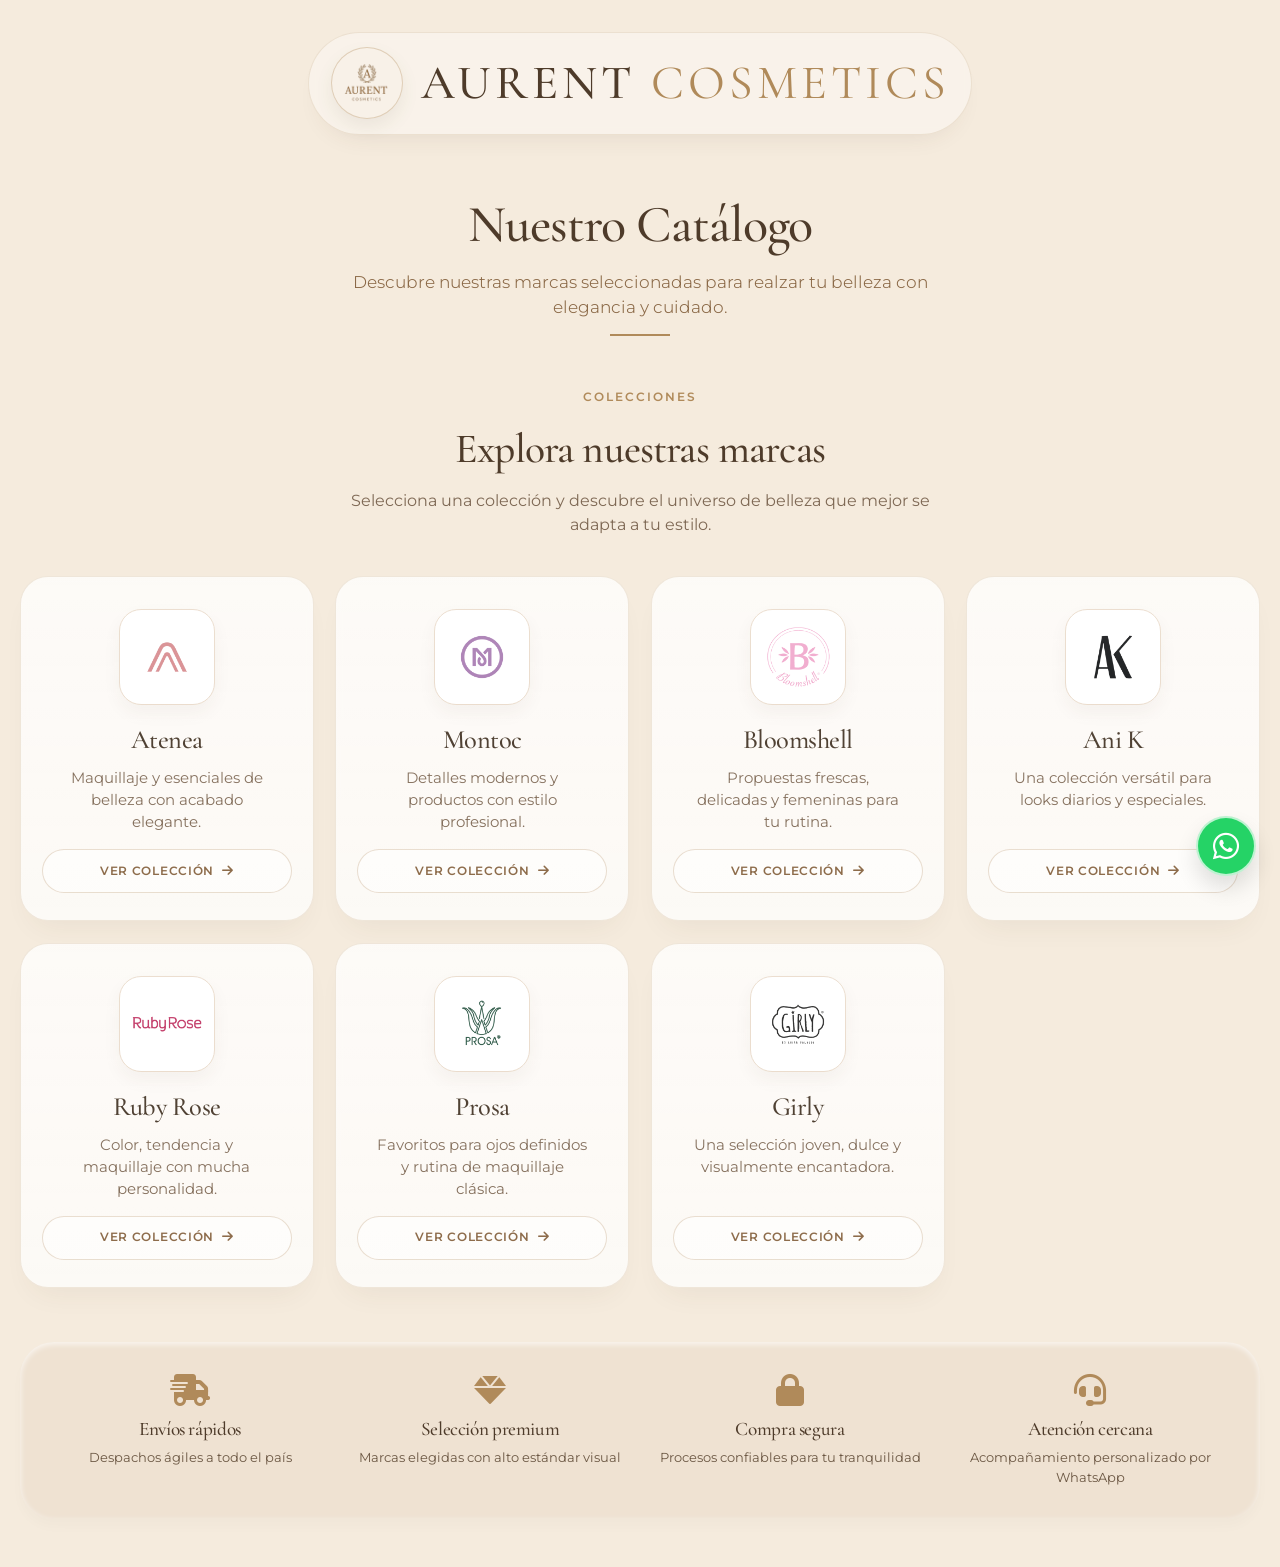
==== index.html @ cc9e84b8 "Update index.html" ====
<!DOCTYPE html>
<html lang="es">
<head>
  <meta charset="UTF-8" />
  <meta name="viewport" content="width=device-width, initial-scale=1.0" />
  <title>AURENT COSMETICS | Colecciones</title>

  <link rel="preconnect" href="https://fonts.googleapis.com">
  <link rel="preconnect" href="https://fonts.gstatic.com" crossorigin>
  <link href="https://fonts.googleapis.com/css2?family=Cormorant+Garamond:wght@400;500;600&family=Montserrat:wght@300;400;500;600&display=swap" rel="stylesheet">
  <link rel="stylesheet" href="https://cdnjs.cloudflare.com/ajax/libs/font-awesome/6.0.0-beta3/css/all.min.css">

  <link rel="icon" href="favicon.png" sizes="32x32">
  <link rel="icon" href="favicon.png" sizes="192x192">
  <link rel="apple-touch-icon" href="favicon.png">
  <link rel="shortcut icon" href="favicon.png">

  <style>
    * {
      margin: 0;
      padding: 0;
      box-sizing: border-box;
    }

    :root {
      --bg: #F5EBDD;
      --bg-soft: #EFE2D2;
      --card: rgba(255, 255, 255, 0.72);
      --white: #FFFFFF;
      --gold: #B08A5A;
      --gold-dark: #8A6846;
      --text: #4E3B2A;
      --text-soft: #7E6854;
      --border: rgba(176, 138, 90, 0.18);
      --shadow: 0 16px 30px -14px rgba(78, 59, 42, 0.08);
    }

    body {
      background: var(--bg);
      color: var(--text);
      font-family: 'Montserrat', sans-serif;
      line-height: 1.5;
      -webkit-font-smoothing: antialiased;
    }

    h1, h2, h3, h4 {
      font-family: 'Cormorant Garamond', serif;
      font-weight: 500;
      letter-spacing: -0.02em;
    }

    .catalogo-wrapper {
      max-width: 1320px;
      margin: 0 auto;
      padding: 2rem 1.25rem 3rem;
    }

    .decorative-line {
      width: 60px;
      height: 2px;
      background: var(--gold);
      margin: 0.9rem auto 0;
    }

    /* Header marca */
    .brand-header {
  display: flex;
  justify-content: center;   /* 👈 centra horizontal */
  align-items: center;
  gap: 18px;
  margin: 0 auto 3.2rem;     /* 👈 centra el bloque */
  padding: 0.9rem 1.35rem;
  width: fit-content;        /* 👈 hace que el fondo se ajuste */
  background: rgba(255, 255, 255, 0.38);
  border: 1px solid rgba(176, 138, 90, 0.18);
  border-radius: 999px;
  box-shadow: 0 14px 28px -18px rgba(78, 59, 42, 0.14);
  backdrop-filter: blur(4px);
    }

    .brand-logo {
      width: 72px;
      height: 72px;
      border-radius: 50%;
      background: #F8F1E8;
      display: flex;
      align-items: center;
      justify-content: center;
      border: 1.6px solid rgba(176, 138, 90, 0.35);
      overflow: hidden;
      flex-shrink: 0;
      box-shadow: 0 8px 18px rgba(78, 59, 42, 0.08);
    }

    .brand-logo img {
      width: 58px;
      height: 58px;
      object-fit: contain;
      display: block;
    }

    .brand-name {
      font-family: 'Cormorant Garamond', serif;
      font-size: 3rem;
      line-height: 1;
      font-weight: 500;
      color: var(--text);
      letter-spacing: 4px;
      text-transform: uppercase;
      white-space: nowrap;
    }

    .brand-name span {
      color: var(--gold);
      font-weight: 400;
    }

    /* Encabezado sección */
    .catalog-header {
      text-align: center;
      max-width: 760px;
      margin: 0 auto 3rem;
    }

    .catalog-header h1 {
      font-size: 3.25rem;
      color: var(--text);
      margin-bottom: 0.35rem;
    }

    .catalog-subtitle {
      font-size: 1.05rem;
      color: var(--gold-dark);
      font-weight: 350;
      max-width: 620px;
      margin: 0 auto;
    }

    /* Colecciones */
    .collections-section {
      margin: 0 0 3.4rem;
    }

    .collections-intro {
      text-align: center;
      max-width: 740px;
      margin: 0 auto 2.4rem;
    }

    .collections-label {
      display: inline-block;
      font-size: 0.78rem;
      text-transform: uppercase;
      letter-spacing: 2px;
      color: var(--gold);
      font-weight: 600;
      margin-bottom: 0.7rem;
    }

    .collections-intro h2 {
      font-size: 2.6rem;
      color: var(--text);
      margin-bottom: 0.55rem;
    }

    .collections-intro p {
      font-size: 1rem;
      color: var(--text-soft);
      max-width: 620px;
      margin: 0 auto;
    }

    .collections-grid {
      display: grid;
      grid-template-columns: repeat(4, 1fr);
      gap: 1.35rem;
    }

    .collection-card {
      background: var(--card);
      border: 1px solid var(--border);
      border-radius: 28px;
      padding: 2rem 1.3rem 1.7rem;
      text-decoration: none;
      color: var(--text);
      text-align: center;
      box-shadow: var(--shadow);
      backdrop-filter: blur(4px);
      transition: transform 0.28s ease, box-shadow 0.28s ease, border-color 0.28s ease;
      min-height: 250px;
      display: flex;
      flex-direction: column;
      justify-content: center;
      position: relative;
      overflow: hidden;
    }

    .collection-card::before {
      content: "";
      position: absolute;
      inset: 0;
      background: linear-gradient(180deg, rgba(255,255,255,0.18) 0%, rgba(255,255,255,0) 100%);
      pointer-events: none;
    }

    .collection-card:hover {
      transform: translateY(-6px);
      box-shadow: 0 22px 36px -16px rgba(138, 104, 70, 0.16);
      border-color: rgba(176, 138, 90, 0.34);
    }

    .collection-icon {
      width: 96px;
      height: 96px;
      border-radius: 22px;
      margin: 0 auto 1rem;
      background: #FFFFFF;
      border: 1px solid #E8D8C7;
      display: flex;
      align-items: center;
      justify-content: center;
      padding: 12px;
      box-shadow: 0 8px 18px rgba(78, 59, 42, 0.05);
    }

    .collection-icon img {
      max-width: 100%;
      max-height: 100%;
      object-fit: contain;
      display: block;
    }

    .collection-card h3 {
      font-size: 1.65rem;
      margin-bottom: 0.4rem;
      color: #3E2E1F;
    }

    .collection-card p {
      font-size: 0.92rem;
      color: var(--text-soft);
      max-width: 210px;
      margin: 0 auto 1rem;
    }

    .collection-link {
      display: inline-flex;
      align-items: center;
      justify-content: center;
      gap: 8px;
      padding: 0.72rem 1.25rem;
      border-radius: 999px;
      border: 1px solid rgba(176, 138, 90, 0.28);
      background: rgba(255,255,255,0.55);
      color: var(--gold-dark);
      font-size: 0.78rem;
      font-weight: 600;
      letter-spacing: 0.7px;
      text-transform: uppercase;
      margin-top: auto;
      transition: all 0.25s ease;
    }

    .collection-card:hover .collection-link {
      background: var(--gold);
      border-color: var(--gold);
      color: white;
    }

    /* Bloque confianza */
    .trust-bar {
      display: grid;
      grid-template-columns: repeat(4, 1fr);
      gap: 1.5rem;
      margin: 2rem 0 0;
      background: var(--bg-soft);
      padding: 2rem;
      border-radius: 34px;
      box-shadow: inset 0 2px 6px rgba(255,255,255,0.75), 0 8px 12px rgba(0,0,0,0.02);
    }

    .trust-item {
      text-align: center;
      color: var(--text);
    }

    .trust-item i {
      font-size: 2rem;
      color: var(--gold);
      margin-bottom: 0.55rem;
    }

    .trust-item h4 {
      font-size: 1.2rem;
      margin-bottom: 0.2rem;
    }

    .trust-item p {
      font-size: 0.84rem;
      color: #6B5743;
    }

    /* WhatsApp */
    .whatsapp-float {
      position: fixed;
      right: 24px;
      bottom: 24px;
      width: 60px;
      height: 60px;
      border-radius: 50%;
      background: #25D366;
      color: white;
      display: flex;
      align-items: center;
      justify-content: center;
      font-size: 30px;
      text-decoration: none;
      box-shadow: 0 12px 22px rgba(0,0,0,0.12);
      z-index: 999;
      border: 2px solid rgba(255,255,255,0.7);
      transition: transform 0.25s ease, background 0.25s ease;
    }

    .whatsapp-float:hover {
      transform: scale(1.08);
      background: #128C7E;
    }

    /* Responsive */
    @media (max-width: 1100px) {
      .collections-grid {
        grid-template-columns: repeat(3, 1fr);
      }

      .brand-name {
        font-size: 2.6rem;
      }
    }

    @media (max-width: 820px) {
      .catalog-header h1 {
        font-size: 2.7rem;
      }

      .collections-intro h2 {
        font-size: 2.2rem;
      }

      .collections-grid {
        grid-template-columns: repeat(2, 1fr);
      }

      .trust-bar {
        grid-template-columns: repeat(2, 1fr);
      }

      .brand-header {
        gap: 14px;
        padding: 0.8rem 1.1rem;
      }

      .brand-logo {
        width: 62px;
        height: 62px;
      }

      .brand-logo img {
        width: 50px;
        height: 50px;
      }

      .brand-name {
        font-size: 2.2rem;
        letter-spacing: 3px;
      }
    }

    @media (max-width: 560px) {
      .catalogo-wrapper {
        padding: 1.3rem 1rem 2.2rem;
      }

      .brand-header {
        width: 100%;
        justify-content: center;
        text-align: center;
        border-radius: 28px;
        white-space: normal;
      }

      .brand-name {
        font-size: 1.55rem;
        letter-spacing: 2px;
        white-space: normal;
      }

      .catalog-header {
        margin-bottom: 2.3rem;
      }

      .catalog-header h1 {
        font-size: 2.25rem;
      }

      .catalog-subtitle {
        font-size: 0.95rem;
      }

      .collections-intro h2 {
        font-size: 1.9rem;
      }

      .collections-grid {
        grid-template-columns: 1fr;
      }

      .collection-card {
        min-height: auto;
        padding: 1.7rem 1.2rem 1.4rem;
      }

      .collection-icon {
        width: 88px;
        height: 88px;
      }

      .trust-bar {
        grid-template-columns: 1fr;
        padding: 1.5rem;
      }

      .whatsapp-float {
        width: 54px;
        height: 54px;
        font-size: 27px;
        right: 16px;
        bottom: 16px;
      }
    }
  </style>
</head>
<body>
  <div class="catalogo-wrapper">

    <div class="brand-header">
      <div class="brand-logo">
        <img src="assets/logos/aurentcosmetics.png" alt="AURENT COSMETICS">
      </div>
      <div class="brand-name">AURENT <span>COSMETICS</span></div>
    </div>

    <div class="catalog-header">
      <h1>Nuestro Catálogo</h1>
      <p class="catalog-subtitle">Descubre nuestras marcas seleccionadas para realzar tu belleza con elegancia y cuidado.</p>
      <div class="decorative-line"></div>
    </div>

    <section class="collections-section">
      <div class="collections-intro">
        <span class="collections-label">Colecciones</span>
        <h2>Explora nuestras marcas</h2>
        <p>Selecciona una colección y descubre el universo de belleza que mejor se adapta a tu estilo.</p>
      </div>

      <div class="collections-grid">
        <a class="collection-card" href="LINK_ATENEA" target="_blank">
          <div class="collection-icon">
            <img src="assets/logos/atenea.png" alt="Atenea">
          </div>
          <h3>Atenea</h3>
          <p>Maquillaje y esenciales de belleza con acabado elegante.</p>
          <span class="collection-link">Ver colección <i class="fas fa-arrow-right"></i></span>
        </a>

        <a class="collection-card" href="LINK_MONTOC" target="_blank">
          <div class="collection-icon">
            <img src="assets/logos/montoc.png" alt="Montoc">
          </div>
          <h3>Montoc</h3>
          <p>Detalles modernos y productos con estilo profesional.</p>
          <span class="collection-link">Ver colección <i class="fas fa-arrow-right"></i></span>
        </a>

        <a class="collection-card" href="LINK_BLOOMSHELL" target="_blank">
          <div class="collection-icon">
            <img src="assets/logos/bloomshell.png" alt="Bloomshell">
          </div>
          <h3>Bloomshell</h3>
          <p>Propuestas frescas, delicadas y femeninas para tu rutina.</p>
          <span class="collection-link">Ver colección <i class="fas fa-arrow-right"></i></span>
        </a>

        <a class="collection-card" href="LINK_ANIK" target="_blank">
          <div class="collection-icon">
            <img src="assets/logos/anik.png" alt="Ani K">
          </div>
          <h3>Ani K</h3>
          <p>Una colección versátil para looks diarios y especiales.</p>
          <span class="collection-link">Ver colección <i class="fas fa-arrow-right"></i></span>
        </a>

        <a class="collection-card" href="LINK_RUBYROSE" target="_blank">
          <div class="collection-icon">
            <img src="assets/logos/rubyrose.png" alt="Ruby Rose">
          </div>
          <h3>Ruby Rose</h3>
          <p>Color, tendencia y maquillaje con mucha personalidad.</p>
          <span class="collection-link">Ver colección <i class="fas fa-arrow-right"></i></span>
        </a>

        <a class="collection-card" href="LINK_PROSA" target="_blank">
          <div class="collection-icon">
            <img src="assets/logos/prosa.png" alt="Prosa">
          </div>
          <h3>Prosa</h3>
          <p>Favoritos para ojos definidos y rutina de maquillaje clásica.</p>
          <span class="collection-link">Ver colección <i class="fas fa-arrow-right"></i></span>
        </a>

        <a class="collection-card" href="LINK_GIRLY" target="_blank">
          <div class="collection-icon">
            <img src="assets/logos/girly.png" alt="Girly">
          </div>
          <h3>Girly</h3>
          <p>Una selección joven, dulce y visualmente encantadora.</p>
          <span class="collection-link">Ver colección <i class="fas fa-arrow-right"></i></span>
        </a>
      </div>
    </section>

    <div class="trust-bar">
      <div class="trust-item">
        <i class="fas fa-shipping-fast"></i>
        <h4>Envíos rápidos</h4>
        <p>Despachos ágiles a todo el país</p>
      </div>
      <div class="trust-item">
        <i class="fas fa-gem"></i>
        <h4>Selección premium</h4>
        <p>Marcas elegidas con alto estándar visual</p>
      </div>
      <div class="trust-item">
        <i class="fas fa-lock"></i>
        <h4>Compra segura</h4>
        <p>Procesos confiables para tu tranquilidad</p>
      </div>
      <div class="trust-item">
        <i class="fas fa-headset"></i>
        <h4>Atención cercana</h4>
        <p>Acompañamiento personalizado por WhatsApp</p>
      </div>
    </div>
  </div>

  <a href="https://wa.me/573024131817?text=Hola%20me%20interesan%20sus%20productos%20de%20belleza"
     class="whatsapp-float"
     target="_blank"
     rel="noopener noreferrer"
     aria-label="Contactar por WhatsApp">
    <i class="fab fa-whatsapp"></i>
  </a>
</body>
</html>
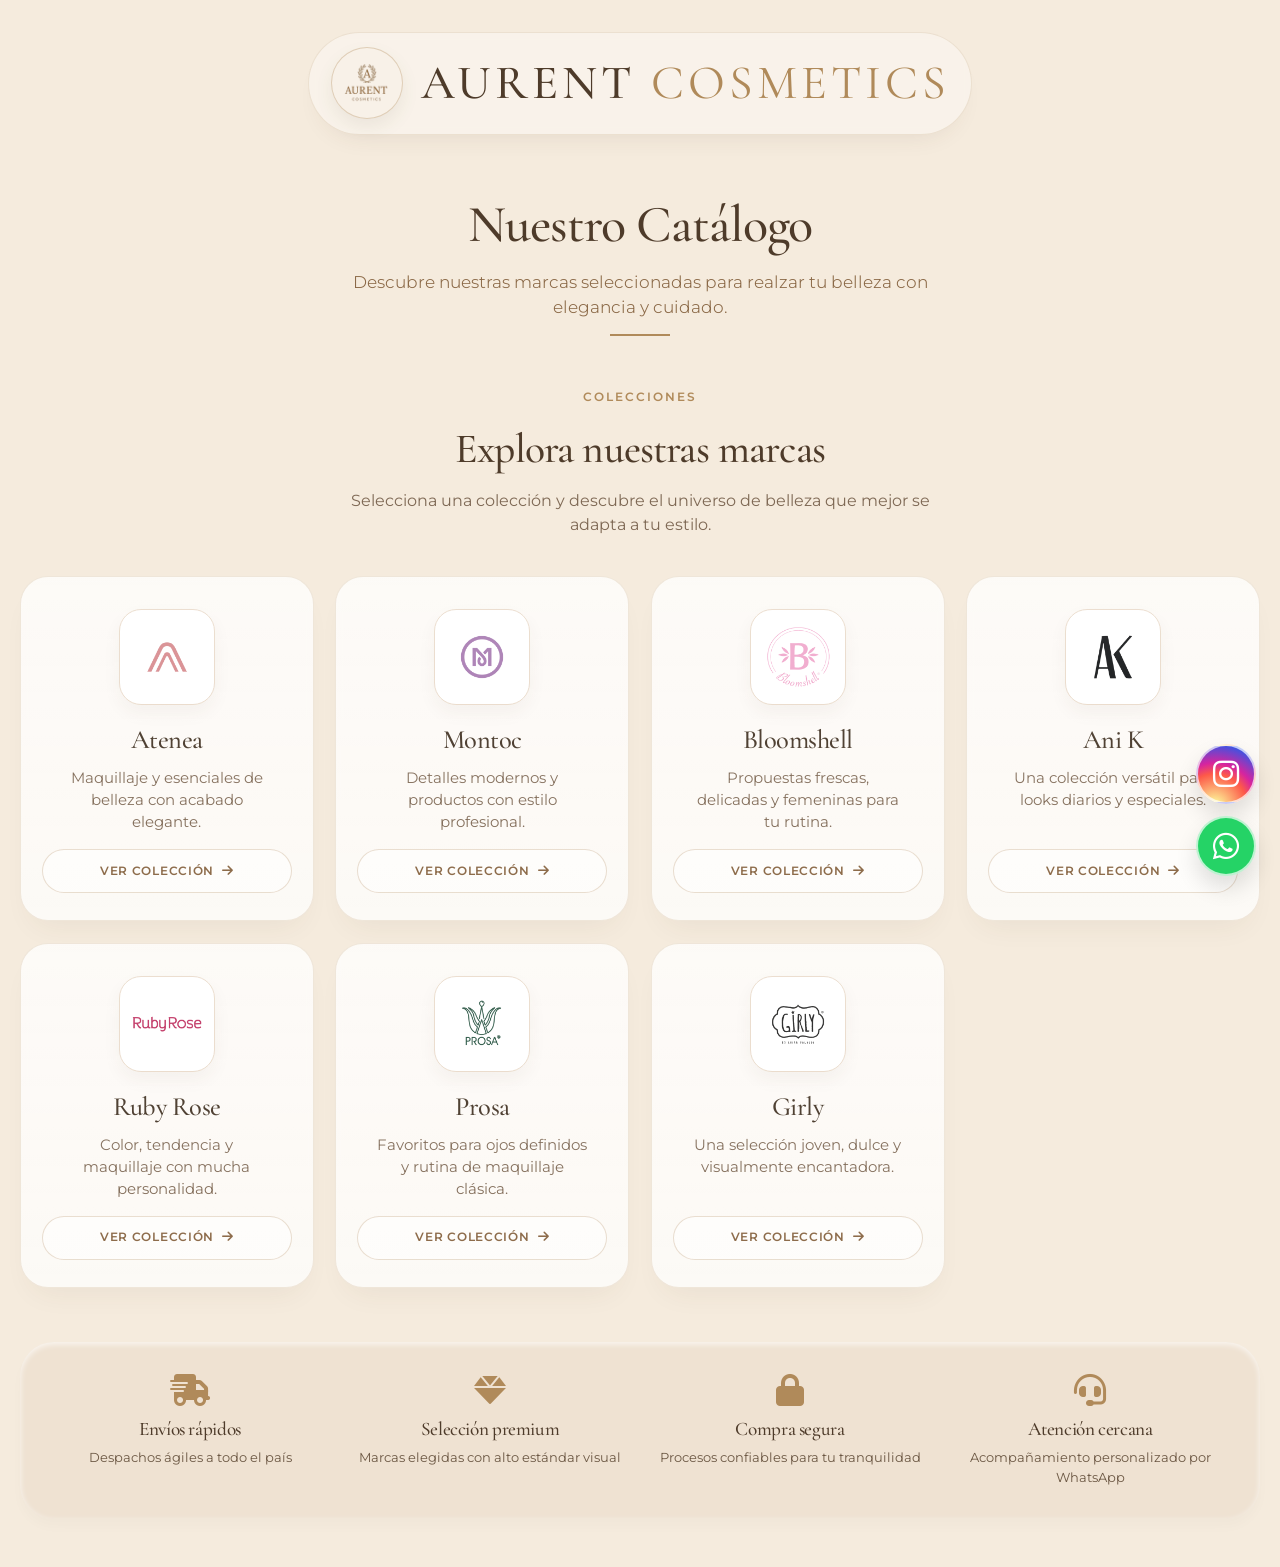
==== commit 320830f4: "Refactor CSS for floating buttons and header" ====
--- a/index.html
+++ b/index.html
@@ -64,18 +64,18 @@
 
     /* Header marca */
     .brand-header {
-  display: flex;
-  justify-content: center;   /* 👈 centra horizontal */
-  align-items: center;
-  gap: 18px;
-  margin: 0 auto 3.2rem;     /* 👈 centra el bloque */
-  padding: 0.9rem 1.35rem;
-  width: fit-content;        /* 👈 hace que el fondo se ajuste */
-  background: rgba(255, 255, 255, 0.38);
-  border: 1px solid rgba(176, 138, 90, 0.18);
-  border-radius: 999px;
-  box-shadow: 0 14px 28px -18px rgba(78, 59, 42, 0.14);
-  backdrop-filter: blur(4px);
+      display: flex;
+      justify-content: center;
+      align-items: center;
+      gap: 18px;
+      margin: 0 auto 3.2rem;
+      padding: 0.9rem 1.35rem;
+      width: fit-content;
+      background: rgba(255, 255, 255, 0.38);
+      border: 1px solid rgba(176, 138, 90, 0.18);
+      border-radius: 999px;
+      box-shadow: 0 14px 28px -18px rgba(78, 59, 42, 0.14);
+      backdrop-filter: blur(4px);
     }
 
     .brand-logo {
@@ -300,15 +300,14 @@
       color: #6B5743;
     }
 
-    /* WhatsApp */
+    /* Botones flotantes */
+    .instagram-float,
     .whatsapp-float {
       position: fixed;
       right: 24px;
-      bottom: 24px;
       width: 60px;
       height: 60px;
       border-radius: 50%;
-      background: #25D366;
       color: white;
       display: flex;
       align-items: center;
@@ -318,12 +317,27 @@
       box-shadow: 0 12px 22px rgba(0,0,0,0.12);
       z-index: 999;
       border: 2px solid rgba(255,255,255,0.7);
-      transition: transform 0.25s ease, background 0.25s ease;
+      transition: transform 0.25s ease, filter 0.25s ease;
+    }
+
+    .whatsapp-float {
+      bottom: 24px;
+      background: #25D366;
     }
 
     .whatsapp-float:hover {
       transform: scale(1.08);
       background: #128C7E;
+    }
+
+    .instagram-float {
+      bottom: 96px;
+      background: radial-gradient(circle at 30% 107%, #fdf497 0%, #fdf497 5%, #fd5949 45%, #d6249f 60%, #285AEB 90%);
+    }
+
+    .instagram-float:hover {
+      transform: scale(1.08);
+      filter: brightness(0.92);
     }
 
     /* Responsive */
@@ -429,12 +443,20 @@
         padding: 1.5rem;
       }
 
-      .whatsapp-float {
+      .whatsapp-float,
+      .instagram-float {
         width: 54px;
         height: 54px;
         font-size: 27px;
         right: 16px;
+      }
+
+      .whatsapp-float {
         bottom: 16px;
+      }
+
+      .instagram-float {
+        bottom: 82px;
       }
     }
   </style>
@@ -551,6 +573,14 @@
       </div>
     </div>
   </div>
+
+  <a href="https://www.instagram.com/aurent_cosmetics/"
+     class="instagram-float"
+     target="_blank"
+     rel="noopener noreferrer"
+     aria-label="Visitar Instagram de Aurent Cosmetics">
+    <i class="fab fa-instagram"></i>
+  </a>
 
   <a href="https://wa.me/573024131817?text=Hola%20me%20interesan%20sus%20productos%20de%20belleza"
      class="whatsapp-float"
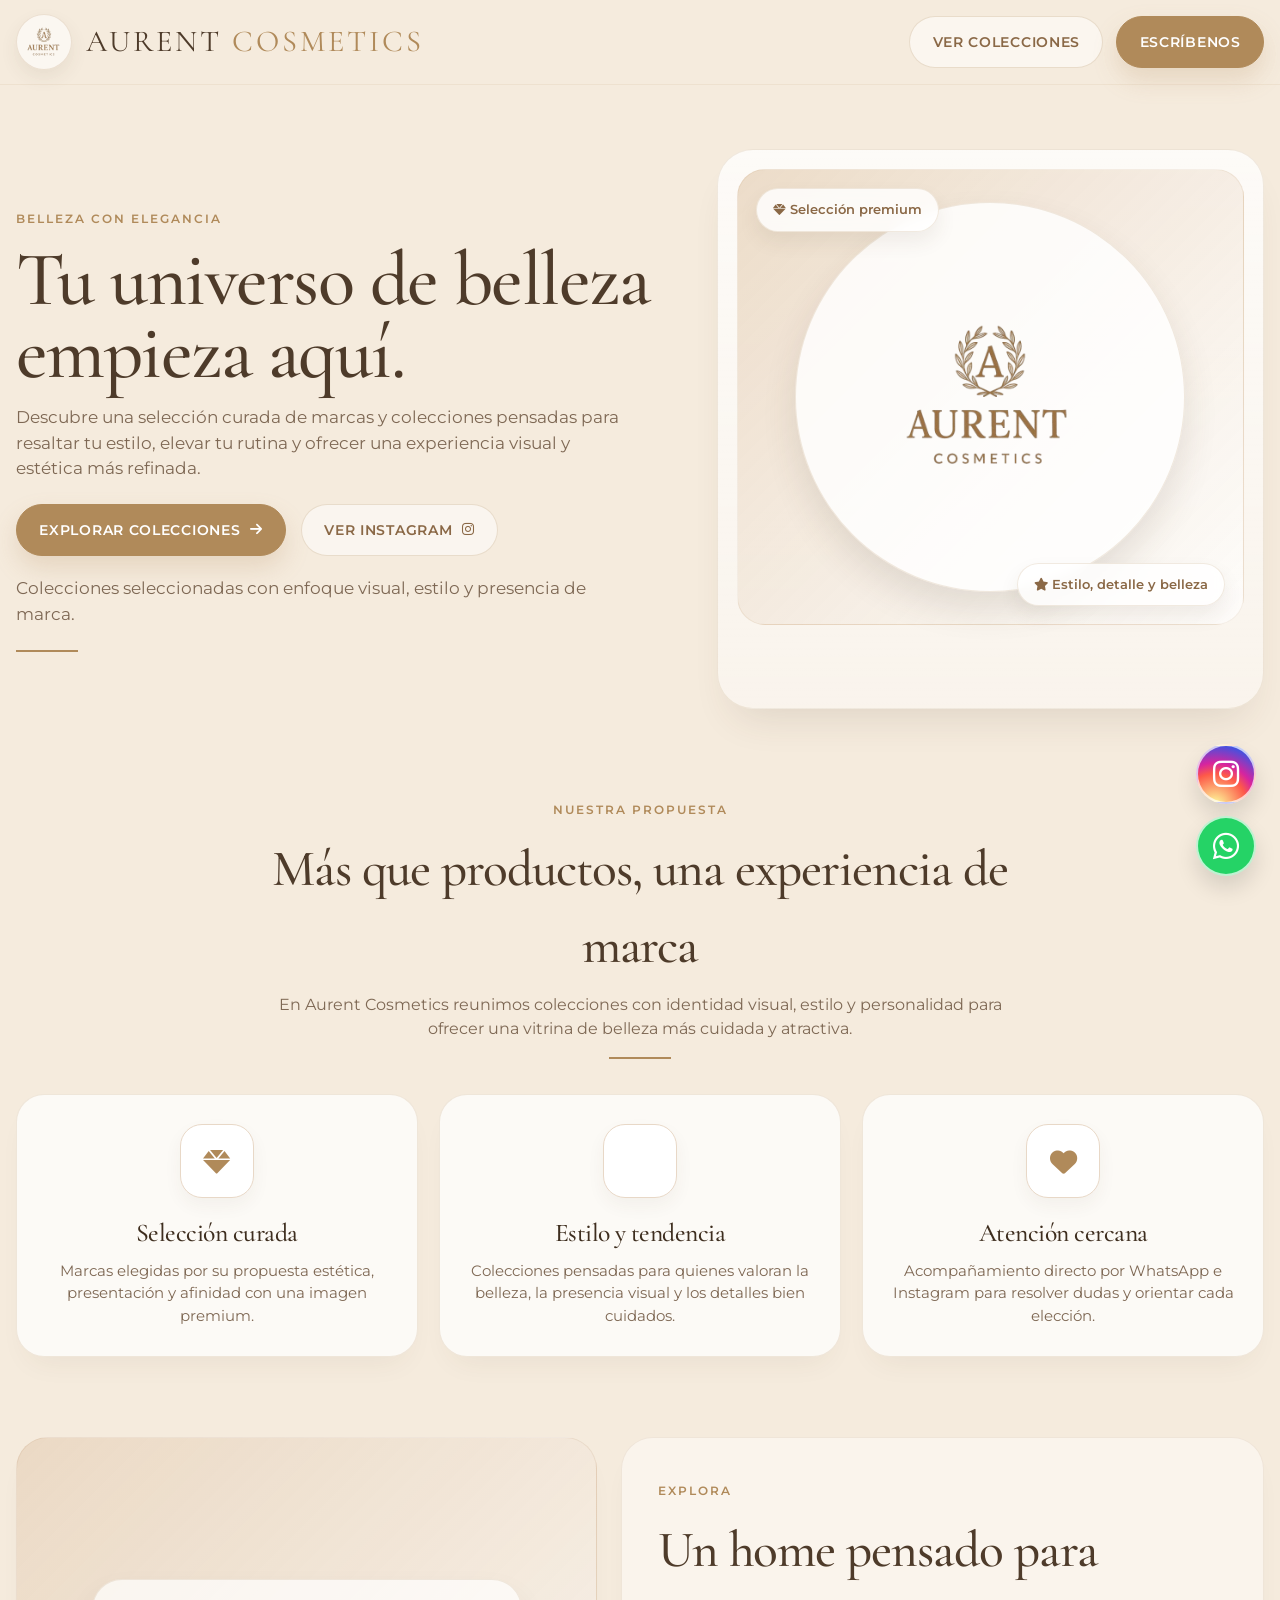
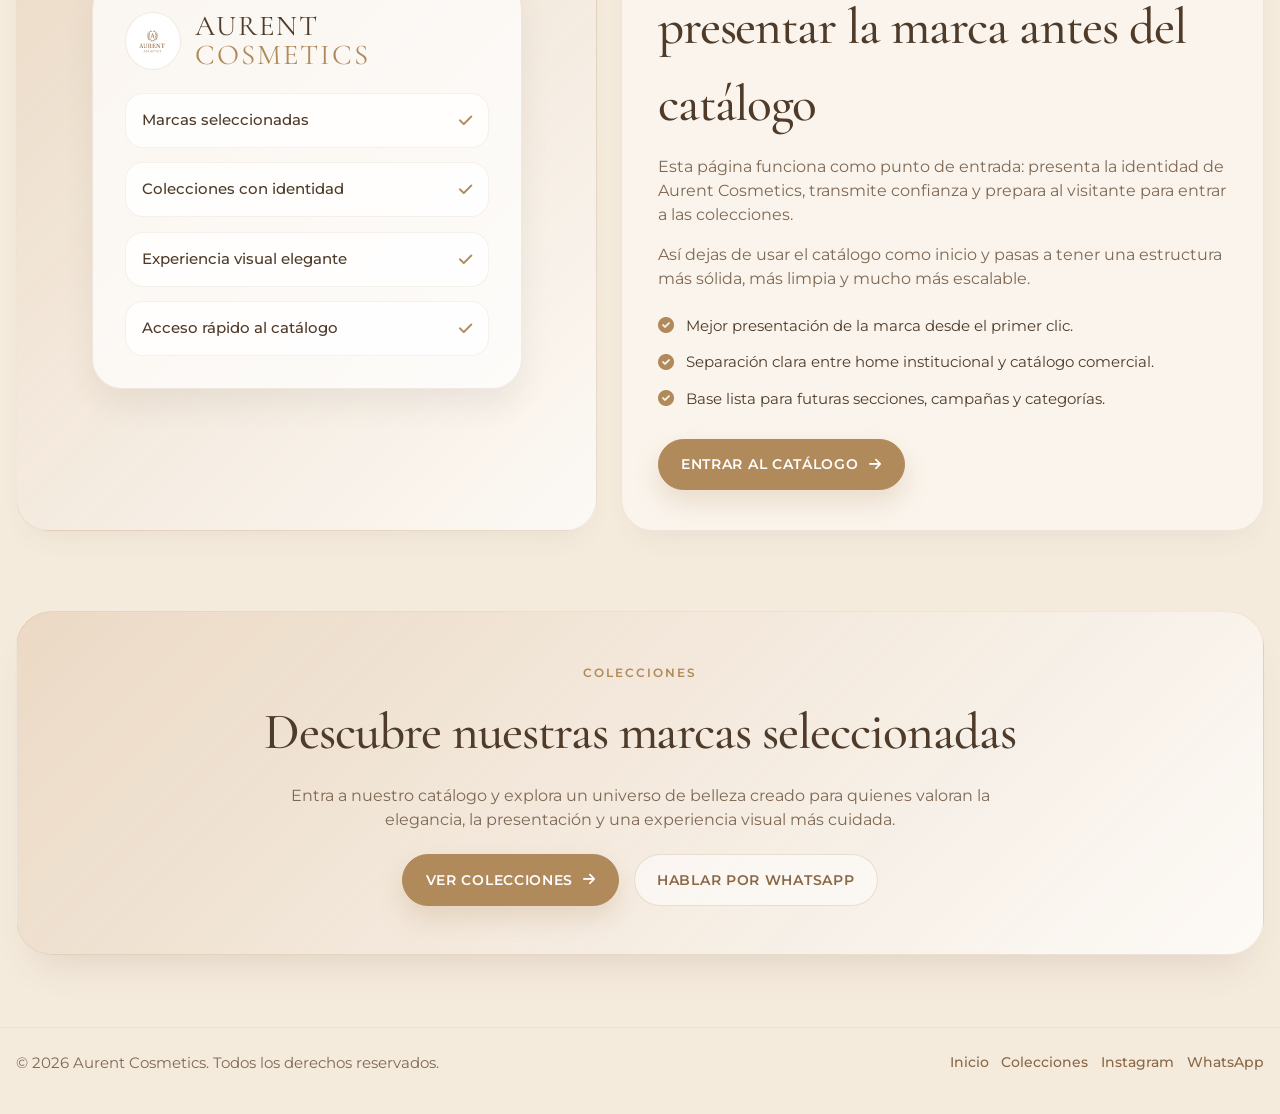
==== commit 02febb04: "Update index.html" ====
--- a/index.html
+++ b/index.html
@@ -3,17 +3,18 @@
 <head>
   <meta charset="UTF-8" />
   <meta name="viewport" content="width=device-width, initial-scale=1.0" />
-  <title>AURENT COSMETICS | Colecciones</title>
+  <title>AURENT COSMETICS | Belleza con elegancia</title>
+  <meta name="description" content="Descubre el universo de belleza de Aurent Cosmetics. Explora nuestras colecciones y marcas seleccionadas con una experiencia premium." />
 
   <link rel="preconnect" href="https://fonts.googleapis.com">
   <link rel="preconnect" href="https://fonts.gstatic.com" crossorigin>
-  <link href="https://fonts.googleapis.com/css2?family=Cormorant+Garamond:wght@400;500;600&family=Montserrat:wght@300;400;500;600&display=swap" rel="stylesheet">
+  <link href="https://fonts.googleapis.com/css2?family=Cormorant+Garamond:wght@400;500;600;700&family=Montserrat:wght@300;400;500;600&display=swap" rel="stylesheet">
   <link rel="stylesheet" href="https://cdnjs.cloudflare.com/ajax/libs/font-awesome/6.0.0-beta3/css/all.min.css">
 
-  <link rel="icon" href="favicon.png" sizes="32x32">
-  <link rel="icon" href="favicon.png" sizes="192x192">
-  <link rel="apple-touch-icon" href="favicon.png">
-  <link rel="shortcut icon" href="favicon.png">
+  <link rel="icon" href="/favicon.png" sizes="32x32">
+  <link rel="icon" href="/favicon.png" sizes="192x192">
+  <link rel="apple-touch-icon" href="/favicon.png">
+  <link rel="shortcut icon" href="/favicon.png">
 
   <style>
     * {
@@ -25,6 +26,7 @@
     :root {
       --bg: #F5EBDD;
       --bg-soft: #EFE2D2;
+      --bg-strong: #EAD8C3;
       --card: rgba(255, 255, 255, 0.72);
       --white: #FFFFFF;
       --gold: #B08A5A;
@@ -33,6 +35,11 @@
       --text-soft: #7E6854;
       --border: rgba(176, 138, 90, 0.18);
       --shadow: 0 16px 30px -14px rgba(78, 59, 42, 0.08);
+      --shadow-strong: 0 24px 40px -18px rgba(78, 59, 42, 0.14);
+    }
+
+    html {
+      scroll-behavior: smooth;
     }
 
     body {
@@ -49,105 +56,267 @@
       letter-spacing: -0.02em;
     }
 
-    .catalogo-wrapper {
-      max-width: 1320px;
+    a {
+      text-decoration: none;
+    }
+
+    img {
+      max-width: 100%;
+      display: block;
+    }
+
+    .container {
+      width: min(1320px, calc(100% - 2rem));
       margin: 0 auto;
-      padding: 2rem 1.25rem 3rem;
     }
 
     .decorative-line {
-      width: 60px;
+      width: 62px;
       height: 2px;
       background: var(--gold);
-      margin: 0.9rem auto 0;
-    }
-
-    /* Header marca */
-    .brand-header {
-      display: flex;
+      margin: 1rem 0 0;
+    }
+
+    .center-line {
+      margin-left: auto;
+      margin-right: auto;
+    }
+
+    /* Header */
+    .site-header {
+      position: sticky;
+      top: 0;
+      z-index: 100;
+      background: rgba(245, 235, 221, 0.84);
+      backdrop-filter: blur(10px);
+      border-bottom: 1px solid rgba(176, 138, 90, 0.1);
+    }
+
+    .header-inner {
+      min-height: 84px;
+      display: flex;
+      align-items: center;
+      justify-content: space-between;
+      gap: 1rem;
+    }
+
+    .brand {
+      display: flex;
+      align-items: center;
+      gap: 14px;
+      color: var(--text);
+    }
+
+    .brand-logo {
+      width: 56px;
+      height: 56px;
+      border-radius: 50%;
+      background: rgba(255,255,255,0.6);
+      border: 1px solid rgba(176, 138, 90, 0.22);
+      display: flex;
+      align-items: center;
       justify-content: center;
-      align-items: center;
-      gap: 18px;
-      margin: 0 auto 3.2rem;
-      padding: 0.9rem 1.35rem;
-      width: fit-content;
-      background: rgba(255, 255, 255, 0.38);
-      border: 1px solid rgba(176, 138, 90, 0.18);
-      border-radius: 999px;
-      box-shadow: 0 14px 28px -18px rgba(78, 59, 42, 0.14);
-      backdrop-filter: blur(4px);
-    }
-
-    .brand-logo {
-      width: 72px;
-      height: 72px;
-      border-radius: 50%;
-      background: #F8F1E8;
-      display: flex;
-      align-items: center;
-      justify-content: center;
-      border: 1.6px solid rgba(176, 138, 90, 0.35);
+      box-shadow: 0 8px 18px rgba(78, 59, 42, 0.08);
       overflow: hidden;
       flex-shrink: 0;
-      box-shadow: 0 8px 18px rgba(78, 59, 42, 0.08);
     }
 
     .brand-logo img {
-      width: 58px;
-      height: 58px;
+      width: 44px;
+      height: 44px;
       object-fit: contain;
-      display: block;
     }
 
     .brand-name {
       font-family: 'Cormorant Garamond', serif;
-      font-size: 3rem;
+      font-size: 1.9rem;
+      letter-spacing: 3px;
       line-height: 1;
-      font-weight: 500;
-      color: var(--text);
-      letter-spacing: 4px;
       text-transform: uppercase;
       white-space: nowrap;
     }
 
     .brand-name span {
       color: var(--gold);
-      font-weight: 400;
-    }
-
-    /* Encabezado sección */
-    .catalog-header {
+    }
+
+    .header-actions {
+      display: flex;
+      align-items: center;
+      gap: 0.8rem;
+    }
+
+    .btn {
+      display: inline-flex;
+      align-items: center;
+      justify-content: center;
+      gap: 10px;
+      min-height: 48px;
+      padding: 0.9rem 1.4rem;
+      border-radius: 999px;
+      font-size: 0.86rem;
+      font-weight: 600;
+      letter-spacing: 0.7px;
+      text-transform: uppercase;
+      transition: transform 0.25s ease, background 0.25s ease, color 0.25s ease, border-color 0.25s ease, box-shadow 0.25s ease;
+      cursor: pointer;
+    }
+
+    .btn:hover {
+      transform: translateY(-2px);
+    }
+
+    .btn-primary {
+      background: var(--gold);
+      color: white;
+      border: 1px solid var(--gold);
+      box-shadow: 0 12px 24px rgba(176, 138, 90, 0.22);
+    }
+
+    .btn-primary:hover {
+      background: var(--gold-dark);
+      border-color: var(--gold-dark);
+    }
+
+    .btn-secondary {
+      background: rgba(255,255,255,0.52);
+      color: var(--gold-dark);
+      border: 1px solid rgba(176, 138, 90, 0.24);
+    }
+
+    .btn-secondary:hover {
+      background: white;
+      border-color: rgba(176, 138, 90, 0.36);
+    }
+
+    /* Hero */
+    .hero {
+      padding: 4rem 0 3.5rem;
+    }
+
+    .hero-grid {
+      display: grid;
+      grid-template-columns: 1.1fr 0.9fr;
+      gap: 2rem;
+      align-items: center;
+    }
+
+    .hero-copy .eyebrow {
+      display: inline-block;
+      margin-bottom: 0.9rem;
+      color: var(--gold);
+      text-transform: uppercase;
+      letter-spacing: 2px;
+      font-size: 0.78rem;
+      font-weight: 600;
+    }
+
+    .hero-copy h1 {
+      font-size: clamp(3rem, 6vw, 5.5rem);
+      line-height: 0.95;
+      margin-bottom: 1rem;
+      color: var(--text);
+    }
+
+    .hero-copy p {
+      max-width: 620px;
+      font-size: 1.06rem;
+      color: var(--text-soft);
+      margin-bottom: 1.4rem;
+    }
+
+    .hero-actions {
+      display: flex;
+      flex-wrap: wrap;
+      gap: 0.9rem;
+      margin-bottom: 1.3rem;
+    }
+
+    .hero-note {
+      color: var(--gold-dark);
+      font-size: 0.95rem;
+    }
+
+    .hero-card {
+      position: relative;
+      min-height: 560px;
+      padding: 1.2rem;
+      border-radius: 36px;
+      background:
+        linear-gradient(180deg, rgba(255,255,255,0.78) 0%, rgba(255,255,255,0.46) 100%);
+      border: 1px solid rgba(176, 138, 90, 0.16);
+      box-shadow: var(--shadow-strong);
+      overflow: hidden;
+    }
+
+    .hero-frame {
+      position: relative;
+      width: 100%;
+      height: 100%;
+      border-radius: 28px;
+      background:
+        linear-gradient(135deg, rgba(234,216,195,0.9), rgba(255,255,255,0.7));
+      border: 1px solid rgba(176, 138, 90, 0.12);
+      display: flex;
+      align-items: center;
+      justify-content: center;
+      padding: 2rem;
+    }
+
+    .hero-badge {
+      position: absolute;
+      border-radius: 999px;
+      padding: 0.7rem 1rem;
+      background: rgba(255,255,255,0.82);
+      border: 1px solid rgba(176, 138, 90, 0.18);
+      box-shadow: 0 10px 20px rgba(78, 59, 42, 0.08);
+      font-size: 0.8rem;
+      font-weight: 600;
+      color: var(--gold-dark);
+      backdrop-filter: blur(6px);
+    }
+
+    .badge-top {
+      top: 18px;
+      left: 18px;
+    }
+
+    .badge-bottom {
+      right: 18px;
+      bottom: 18px;
+    }
+
+    .hero-logo-box {
+      width: min(390px, 100%);
+      aspect-ratio: 1 / 1;
+      border-radius: 50%;
+      background: rgba(255,255,255,0.82);
+      border: 1px solid rgba(176, 138, 90, 0.18);
+      box-shadow: 0 18px 34px rgba(78, 59, 42, 0.12);
+      display: flex;
+      align-items: center;
+      justify-content: center;
+      padding: 2.5rem;
+    }
+
+    .hero-logo-box img {
+      width: 100%;
+      max-width: 220px;
+      object-fit: contain;
+    }
+
+    /* Features */
+    .section {
+      padding: 2rem 0 4rem;
+    }
+
+    .section-header {
+      max-width: 760px;
       text-align: center;
-      max-width: 760px;
-      margin: 0 auto 3rem;
-    }
-
-    .catalog-header h1 {
-      font-size: 3.25rem;
-      color: var(--text);
-      margin-bottom: 0.35rem;
-    }
-
-    .catalog-subtitle {
-      font-size: 1.05rem;
-      color: var(--gold-dark);
-      font-weight: 350;
-      max-width: 620px;
-      margin: 0 auto;
-    }
-
-    /* Colecciones */
-    .collections-section {
-      margin: 0 0 3.4rem;
-    }
-
-    .collections-intro {
-      text-align: center;
-      max-width: 740px;
-      margin: 0 auto 2.4rem;
-    }
-
-    .collections-label {
+      margin: 0 auto 2.2rem;
+    }
+
+    .section-label {
       display: inline-block;
       font-size: 0.78rem;
       text-transform: uppercase;
@@ -157,150 +326,263 @@
       margin-bottom: 0.7rem;
     }
 
-    .collections-intro h2 {
-      font-size: 2.6rem;
+    .section-header h2 {
+      font-size: clamp(2.2rem, 4vw, 3.4rem);
+      margin-bottom: 0.55rem;
       color: var(--text);
-      margin-bottom: 0.55rem;
-    }
-
-    .collections-intro p {
+    }
+
+    .section-header p {
       font-size: 1rem;
       color: var(--text-soft);
-      max-width: 620px;
-      margin: 0 auto;
-    }
-
-    .collections-grid {
+    }
+
+    .features-grid {
       display: grid;
-      grid-template-columns: repeat(4, 1fr);
+      grid-template-columns: repeat(3, 1fr);
       gap: 1.35rem;
     }
 
-    .collection-card {
+    .feature-card {
       background: var(--card);
       border: 1px solid var(--border);
       border-radius: 28px;
-      padding: 2rem 1.3rem 1.7rem;
-      text-decoration: none;
-      color: var(--text);
-      text-align: center;
+      padding: 1.8rem 1.35rem;
       box-shadow: var(--shadow);
       backdrop-filter: blur(4px);
-      transition: transform 0.28s ease, box-shadow 0.28s ease, border-color 0.28s ease;
-      min-height: 250px;
-      display: flex;
-      flex-direction: column;
+      text-align: center;
+    }
+
+    .feature-icon {
+      width: 74px;
+      height: 74px;
+      margin: 0 auto 1rem;
+      border-radius: 22px;
+      background: #fff;
+      border: 1px solid #E8D8C7;
+      display: flex;
+      align-items: center;
       justify-content: center;
-      position: relative;
+      color: var(--gold);
+      font-size: 1.7rem;
+      box-shadow: 0 8px 18px rgba(78, 59, 42, 0.05);
+    }
+
+    .feature-card h3 {
+      font-size: 1.6rem;
+      margin-bottom: 0.45rem;
+      color: #3E2E1F;
+    }
+
+    .feature-card p {
+      font-size: 0.94rem;
+      color: var(--text-soft);
+    }
+
+    /* Split section */
+    .split-section {
+      padding: 1rem 0 4rem;
+    }
+
+    .split-grid {
+      display: grid;
+      grid-template-columns: 0.95fr 1.05fr;
+      gap: 1.5rem;
+      align-items: stretch;
+    }
+
+    .split-visual,
+    .split-copy {
+      border-radius: 32px;
       overflow: hidden;
     }
 
-    .collection-card::before {
-      content: "";
-      position: absolute;
-      inset: 0;
-      background: linear-gradient(180deg, rgba(255,255,255,0.18) 0%, rgba(255,255,255,0) 100%);
-      pointer-events: none;
-    }
-
-    .collection-card:hover {
-      transform: translateY(-6px);
-      box-shadow: 0 22px 36px -16px rgba(138, 104, 70, 0.16);
-      border-color: rgba(176, 138, 90, 0.34);
-    }
-
-    .collection-icon {
-      width: 96px;
-      height: 96px;
-      border-radius: 22px;
-      margin: 0 auto 1rem;
-      background: #FFFFFF;
-      border: 1px solid #E8D8C7;
+    .split-visual {
+      min-height: 460px;
+      background: linear-gradient(135deg, rgba(234,216,195,0.95), rgba(255,255,255,0.7));
+      border: 1px solid rgba(176, 138, 90, 0.14);
+      box-shadow: var(--shadow);
       display: flex;
       align-items: center;
       justify-content: center;
-      padding: 12px;
-      box-shadow: 0 8px 18px rgba(78, 59, 42, 0.05);
-    }
-
-    .collection-icon img {
-      max-width: 100%;
-      max-height: 100%;
+      padding: 2rem;
+    }
+
+    .visual-inner {
+      width: 100%;
+      max-width: 430px;
+      background: rgba(255,255,255,0.7);
+      border: 1px solid rgba(176, 138, 90, 0.16);
+      border-radius: 30px;
+      padding: 2rem;
+      box-shadow: 0 16px 30px rgba(78, 59, 42, 0.08);
+    }
+
+    .visual-top {
+      display: flex;
+      align-items: center;
+      gap: 14px;
+      margin-bottom: 1.4rem;
+    }
+
+    .visual-mini-logo {
+      width: 58px;
+      height: 58px;
+      border-radius: 50%;
+      background: white;
+      border: 1px solid rgba(176, 138, 90, 0.18);
+      padding: 0.6rem;
+      display: flex;
+      align-items: center;
+      justify-content: center;
+      overflow: hidden;
+    }
+
+    .visual-mini-logo img {
+      width: 100%;
+      height: 100%;
       object-fit: contain;
-      display: block;
-    }
-
-    .collection-card h3 {
-      font-size: 1.65rem;
-      margin-bottom: 0.4rem;
-      color: #3E2E1F;
-    }
-
-    .collection-card p {
+    }
+
+    .visual-title {
+      font-family: 'Cormorant Garamond', serif;
+      font-size: 1.8rem;
+      line-height: 1;
+      letter-spacing: 2px;
+    }
+
+    .visual-title span {
+      color: var(--gold);
+    }
+
+    .visual-list {
+      display: grid;
+      gap: 0.9rem;
+    }
+
+    .visual-item {
+      display: flex;
+      align-items: center;
+      justify-content: space-between;
+      gap: 1rem;
+      padding: 0.95rem 1rem;
+      border-radius: 18px;
+      background: rgba(255,255,255,0.8);
+      border: 1px solid rgba(176, 138, 90, 0.12);
+      color: var(--text);
+      font-size: 0.95rem;
+      font-weight: 500;
+    }
+
+    .visual-item i {
+      color: var(--gold);
+    }
+
+    .split-copy {
+      background: rgba(255,255,255,0.46);
+      border: 1px solid rgba(176, 138, 90, 0.14);
+      box-shadow: var(--shadow);
+      padding: 2.5rem 2.2rem;
+    }
+
+    .split-copy h2 {
+      font-size: clamp(2.1rem, 4vw, 3.2rem);
+      margin-bottom: 0.8rem;
+    }
+
+    .split-copy p {
+      color: var(--text-soft);
+      margin-bottom: 1rem;
+      font-size: 1rem;
+    }
+
+    .benefits-list {
+      display: grid;
+      gap: 0.85rem;
+      margin: 1.4rem 0 1.8rem;
+    }
+
+    .benefits-list li {
+      list-style: none;
+      display: flex;
+      align-items: flex-start;
+      gap: 12px;
+      color: var(--text);
+      font-size: 0.96rem;
+    }
+
+    .benefits-list i {
+      color: var(--gold);
+      font-size: 1rem;
+      margin-top: 0.2rem;
+      flex-shrink: 0;
+    }
+
+    /* CTA block */
+    .cta-block {
+      padding: 1rem 0 4.5rem;
+    }
+
+    .cta-card {
+      background: linear-gradient(135deg, rgba(234,216,195,0.95), rgba(255,255,255,0.75));
+      border: 1px solid rgba(176, 138, 90, 0.15);
+      border-radius: 36px;
+      box-shadow: var(--shadow-strong);
+      padding: 3rem 2rem;
+      text-align: center;
+    }
+
+    .cta-card h2 {
+      font-size: clamp(2.3rem, 4vw, 3.6rem);
+      margin-bottom: 0.8rem;
+    }
+
+    .cta-card p {
+      max-width: 700px;
+      margin: 0 auto 1.4rem;
+      color: var(--text-soft);
+      font-size: 1rem;
+    }
+
+    .cta-actions {
+      display: flex;
+      gap: 0.9rem;
+      justify-content: center;
+      flex-wrap: wrap;
+    }
+
+    /* Footer */
+    .site-footer {
+      padding: 1.5rem 0 2.5rem;
+      border-top: 1px solid rgba(176, 138, 90, 0.12);
+    }
+
+    .footer-inner {
+      display: flex;
+      justify-content: space-between;
+      align-items: center;
+      gap: 1rem;
+      flex-wrap: wrap;
+    }
+
+    .footer-brand {
+      color: var(--text-soft);
       font-size: 0.92rem;
-      color: var(--text-soft);
-      max-width: 210px;
-      margin: 0 auto 1rem;
-    }
-
-    .collection-link {
-      display: inline-flex;
-      align-items: center;
-      justify-content: center;
-      gap: 8px;
-      padding: 0.72rem 1.25rem;
-      border-radius: 999px;
-      border: 1px solid rgba(176, 138, 90, 0.28);
-      background: rgba(255,255,255,0.55);
+    }
+
+    .footer-links {
+      display: flex;
+      flex-wrap: wrap;
+      gap: 0.8rem;
+    }
+
+    .footer-links a {
       color: var(--gold-dark);
-      font-size: 0.78rem;
-      font-weight: 600;
-      letter-spacing: 0.7px;
-      text-transform: uppercase;
-      margin-top: auto;
-      transition: all 0.25s ease;
-    }
-
-    .collection-card:hover .collection-link {
-      background: var(--gold);
-      border-color: var(--gold);
-      color: white;
-    }
-
-    /* Bloque confianza */
-    .trust-bar {
-      display: grid;
-      grid-template-columns: repeat(4, 1fr);
-      gap: 1.5rem;
-      margin: 2rem 0 0;
-      background: var(--bg-soft);
-      padding: 2rem;
-      border-radius: 34px;
-      box-shadow: inset 0 2px 6px rgba(255,255,255,0.75), 0 8px 12px rgba(0,0,0,0.02);
-    }
-
-    .trust-item {
-      text-align: center;
-      color: var(--text);
-    }
-
-    .trust-item i {
-      font-size: 2rem;
-      color: var(--gold);
-      margin-bottom: 0.55rem;
-    }
-
-    .trust-item h4 {
-      font-size: 1.2rem;
-      margin-bottom: 0.2rem;
-    }
-
-    .trust-item p {
-      font-size: 0.84rem;
-      color: #6B5743;
-    }
-
-    /* Botones flotantes */
+      font-size: 0.9rem;
+      font-weight: 500;
+    }
+
+    /* Floating buttons */
     .instagram-float,
     .whatsapp-float {
       position: fixed;
@@ -317,7 +599,7 @@
       box-shadow: 0 12px 22px rgba(0,0,0,0.12);
       z-index: 999;
       border: 2px solid rgba(255,255,255,0.7);
-      transition: transform 0.25s ease, filter 0.25s ease;
+      transition: transform 0.25s ease, filter 0.25s ease, background 0.25s ease;
     }
 
     .whatsapp-float {
@@ -342,105 +624,123 @@
 
     /* Responsive */
     @media (max-width: 1100px) {
-      .collections-grid {
-        grid-template-columns: repeat(3, 1fr);
+      .hero-grid,
+      .split-grid {
+        grid-template-columns: 1fr;
+      }
+
+      .features-grid {
+        grid-template-columns: repeat(2, 1fr);
+      }
+
+      .hero-card {
+        min-height: 460px;
+      }
+    }
+
+    @media (max-width: 760px) {
+      .header-inner {
+        min-height: auto;
+        padding: 0.9rem 0;
+        flex-direction: column;
+        justify-content: center;
       }
 
       .brand-name {
-        font-size: 2.6rem;
-      }
-    }
-
-    @media (max-width: 820px) {
-      .catalog-header h1 {
-        font-size: 2.7rem;
-      }
-
-      .collections-intro h2 {
-        font-size: 2.2rem;
-      }
-
-      .collections-grid {
-        grid-template-columns: repeat(2, 1fr);
-      }
-
-      .trust-bar {
-        grid-template-columns: repeat(2, 1fr);
-      }
-
-      .brand-header {
-        gap: 14px;
-        padding: 0.8rem 1.1rem;
-      }
-
-      .brand-logo {
-        width: 62px;
-        height: 62px;
-      }
-
-      .brand-logo img {
-        width: 50px;
-        height: 50px;
-      }
-
-      .brand-name {
-        font-size: 2.2rem;
-        letter-spacing: 3px;
-      }
-    }
-
-    @media (max-width: 560px) {
-      .catalogo-wrapper {
-        padding: 1.3rem 1rem 2.2rem;
-      }
-
-      .brand-header {
-        width: 100%;
+        font-size: 1.5rem;
+        letter-spacing: 2px;
+      }
+
+      .hero {
+        padding-top: 2.5rem;
+      }
+
+      .hero-copy,
+      .section-header,
+      .cta-card {
+        text-align: center;
+      }
+
+      .hero-copy p,
+      .section-header p {
+        margin-left: auto;
+        margin-right: auto;
+      }
+
+      .decorative-line:not(.center-line) {
+        margin-left: auto;
+        margin-right: auto;
+      }
+
+      .hero-actions,
+      .cta-actions {
+        justify-content: center;
+      }
+
+      .features-grid {
+        grid-template-columns: 1fr;
+      }
+
+      .split-copy {
+        padding: 2rem 1.35rem;
+      }
+
+      .cta-card {
+        padding: 2.3rem 1.2rem;
+      }
+
+      .footer-inner {
         justify-content: center;
         text-align: center;
-        border-radius: 28px;
-        white-space: normal;
-      }
-
-      .brand-name {
-        font-size: 1.55rem;
-        letter-spacing: 2px;
-        white-space: normal;
-      }
-
-      .catalog-header {
-        margin-bottom: 2.3rem;
-      }
-
-      .catalog-header h1 {
-        font-size: 2.25rem;
-      }
-
-      .catalog-subtitle {
+      }
+    }
+
+    @media (max-width: 560px) {
+      .container {
+        width: min(100% - 1rem, 1320px);
+      }
+
+      .hero-copy h1 {
+        font-size: 2.7rem;
+      }
+
+      .hero-copy p,
+      .split-copy p,
+      .cta-card p {
         font-size: 0.95rem;
       }
 
-      .collections-intro h2 {
-        font-size: 1.9rem;
-      }
-
-      .collections-grid {
-        grid-template-columns: 1fr;
-      }
-
-      .collection-card {
+      .hero-card {
+        min-height: 380px;
+        padding: 0.8rem;
+        border-radius: 24px;
+      }
+
+      .hero-frame {
+        border-radius: 20px;
+        padding: 1.2rem;
+      }
+
+      .hero-logo-box {
+        padding: 1.8rem;
+      }
+
+      .hero-logo-box img {
+        max-width: 150px;
+      }
+
+      .hero-badge {
+        font-size: 0.72rem;
+        padding: 0.55rem 0.8rem;
+      }
+
+      .split-visual {
         min-height: auto;
-        padding: 1.7rem 1.2rem 1.4rem;
-      }
-
-      .collection-icon {
-        width: 88px;
-        height: 88px;
-      }
-
-      .trust-bar {
-        grid-template-columns: 1fr;
-        padding: 1.5rem;
+        padding: 1.2rem;
+      }
+
+      .visual-inner {
+        padding: 1.3rem;
       }
 
       .whatsapp-float,
@@ -462,117 +762,192 @@
   </style>
 </head>
 <body>
-  <div class="catalogo-wrapper">
-
-    <div class="brand-header">
-      <div class="brand-logo">
-        <img src="assets/logos/aurentcosmetics.png" alt="AURENT COSMETICS">
+
+  <header class="site-header">
+    <div class="container header-inner">
+      <a href="/" class="brand" aria-label="Inicio Aurent Cosmetics">
+        <div class="brand-logo">
+          <img src="/assets/logos/aurentcosmetics.png" alt="AURENT COSMETICS">
+        </div>
+        <div class="brand-name">AURENT <span>COSMETICS</span></div>
+      </a>
+
+      <div class="header-actions">
+        <a href="/collections/" class="btn btn-secondary">Ver colecciones</a>
+        <a href="https://wa.me/573024131817?text=Hola%20me%20interesan%20sus%20productos%20de%20belleza" target="_blank" rel="noopener noreferrer" class="btn btn-primary">Escríbenos</a>
       </div>
-      <div class="brand-name">AURENT <span>COSMETICS</span></div>
     </div>
-
-    <div class="catalog-header">
-      <h1>Nuestro Catálogo</h1>
-      <p class="catalog-subtitle">Descubre nuestras marcas seleccionadas para realzar tu belleza con elegancia y cuidado.</p>
-      <div class="decorative-line"></div>
-    </div>
-
-    <section class="collections-section">
-      <div class="collections-intro">
-        <span class="collections-label">Colecciones</span>
-        <h2>Explora nuestras marcas</h2>
-        <p>Selecciona una colección y descubre el universo de belleza que mejor se adapta a tu estilo.</p>
-      </div>
-
-      <div class="collections-grid">
-        <a class="collection-card" href="LINK_ATENEA" target="_blank">
-          <div class="collection-icon">
-            <img src="assets/logos/atenea.png" alt="Atenea">
+  </header>
+
+  <main>
+    <section class="hero">
+      <div class="container hero-grid">
+        <div class="hero-copy">
+          <span class="eyebrow">Belleza con elegancia</span>
+          <h1>Tu universo de belleza empieza aquí.</h1>
+          <p>
+            Descubre una selección curada de marcas y colecciones pensadas para resaltar tu estilo, elevar tu rutina y ofrecer una experiencia visual y estética más refinada.
+          </p>
+
+          <div class="hero-actions">
+            <a href="/collections/" class="btn btn-primary">
+              Explorar colecciones <i class="fas fa-arrow-right"></i>
+            </a>
+            <a href="https://www.instagram.com/aurent_cosmetics/" target="_blank" rel="noopener noreferrer" class="btn btn-secondary">
+              Ver Instagram <i class="fab fa-instagram"></i>
+            </a>
           </div>
-          <h3>Atenea</h3>
-          <p>Maquillaje y esenciales de belleza con acabado elegante.</p>
-          <span class="collection-link">Ver colección <i class="fas fa-arrow-right"></i></span>
-        </a>
-
-        <a class="collection-card" href="LINK_MONTOC" target="_blank">
-          <div class="collection-icon">
-            <img src="assets/logos/montoc.png" alt="Montoc">
+
+          <p class="hero-note">Colecciones seleccionadas con enfoque visual, estilo y presencia de marca.</p>
+          <div class="decorative-line"></div>
+        </div>
+
+        <div class="hero-card">
+          <div class="hero-frame">
+            <div class="hero-badge badge-top">
+              <i class="fas fa-gem"></i> Selección premium
+            </div>
+
+            <div class="hero-logo-box">
+              <img src="/assets/logos/aurentcosmetics.png" alt="Logo Aurent Cosmetics">
+            </div>
+
+            <div class="hero-badge badge-bottom">
+              <i class="fas fa-star"></i> Estilo, detalle y belleza
+            </div>
           </div>
-          <h3>Montoc</h3>
-          <p>Detalles modernos y productos con estilo profesional.</p>
-          <span class="collection-link">Ver colección <i class="fas fa-arrow-right"></i></span>
-        </a>
-
-        <a class="collection-card" href="LINK_BLOOMSHELL" target="_blank">
-          <div class="collection-icon">
-            <img src="assets/logos/bloomshell.png" alt="Bloomshell">
-          </div>
-          <h3>Bloomshell</h3>
-          <p>Propuestas frescas, delicadas y femeninas para tu rutina.</p>
-          <span class="collection-link">Ver colección <i class="fas fa-arrow-right"></i></span>
-        </a>
-
-        <a class="collection-card" href="LINK_ANIK" target="_blank">
-          <div class="collection-icon">
-            <img src="assets/logos/anik.png" alt="Ani K">
-          </div>
-          <h3>Ani K</h3>
-          <p>Una colección versátil para looks diarios y especiales.</p>
-          <span class="collection-link">Ver colección <i class="fas fa-arrow-right"></i></span>
-        </a>
-
-        <a class="collection-card" href="LINK_RUBYROSE" target="_blank">
-          <div class="collection-icon">
-            <img src="assets/logos/rubyrose.png" alt="Ruby Rose">
-          </div>
-          <h3>Ruby Rose</h3>
-          <p>Color, tendencia y maquillaje con mucha personalidad.</p>
-          <span class="collection-link">Ver colección <i class="fas fa-arrow-right"></i></span>
-        </a>
-
-        <a class="collection-card" href="LINK_PROSA" target="_blank">
-          <div class="collection-icon">
-            <img src="assets/logos/prosa.png" alt="Prosa">
-          </div>
-          <h3>Prosa</h3>
-          <p>Favoritos para ojos definidos y rutina de maquillaje clásica.</p>
-          <span class="collection-link">Ver colección <i class="fas fa-arrow-right"></i></span>
-        </a>
-
-        <a class="collection-card" href="LINK_GIRLY" target="_blank">
-          <div class="collection-icon">
-            <img src="assets/logos/girly.png" alt="Girly">
-          </div>
-          <h3>Girly</h3>
-          <p>Una selección joven, dulce y visualmente encantadora.</p>
-          <span class="collection-link">Ver colección <i class="fas fa-arrow-right"></i></span>
-        </a>
+        </div>
       </div>
     </section>
 
-    <div class="trust-bar">
-      <div class="trust-item">
-        <i class="fas fa-shipping-fast"></i>
-        <h4>Envíos rápidos</h4>
-        <p>Despachos ágiles a todo el país</p>
+    <section class="section">
+      <div class="container">
+        <div class="section-header">
+          <span class="section-label">Nuestra propuesta</span>
+          <h2>Más que productos, una experiencia de marca</h2>
+          <p>
+            En Aurent Cosmetics reunimos colecciones con identidad visual, estilo y personalidad para ofrecer una vitrina de belleza más cuidada y atractiva.
+          </p>
+          <div class="decorative-line center-line"></div>
+        </div>
+
+        <div class="features-grid">
+          <div class="feature-card">
+            <div class="feature-icon">
+              <i class="fas fa-gem"></i>
+            </div>
+            <h3>Selección curada</h3>
+            <p>Marcas elegidas por su propuesta estética, presentación y afinidad con una imagen premium.</p>
+          </div>
+
+          <div class="feature-card">
+            <div class="feature-icon">
+              <i class="fas fa-sparkles"></i>
+            </div>
+            <h3>Estilo y tendencia</h3>
+            <p>Colecciones pensadas para quienes valoran la belleza, la presencia visual y los detalles bien cuidados.</p>
+          </div>
+
+          <div class="feature-card">
+            <div class="feature-icon">
+              <i class="fas fa-heart"></i>
+            </div>
+            <h3>Atención cercana</h3>
+            <p>Acompañamiento directo por WhatsApp e Instagram para resolver dudas y orientar cada elección.</p>
+          </div>
+        </div>
       </div>
-      <div class="trust-item">
-        <i class="fas fa-gem"></i>
-        <h4>Selección premium</h4>
-        <p>Marcas elegidas con alto estándar visual</p>
+    </section>
+
+    <section class="split-section">
+      <div class="container split-grid">
+        <div class="split-visual">
+          <div class="visual-inner">
+            <div class="visual-top">
+              <div class="visual-mini-logo">
+                <img src="/assets/logos/aurentcosmetics.png" alt="Aurent Cosmetics">
+              </div>
+              <div class="visual-title">AURENT <span>COSMETICS</span></div>
+            </div>
+
+            <div class="visual-list">
+              <div class="visual-item">
+                <span>Marcas seleccionadas</span>
+                <i class="fas fa-check"></i>
+              </div>
+              <div class="visual-item">
+                <span>Colecciones con identidad</span>
+                <i class="fas fa-check"></i>
+              </div>
+              <div class="visual-item">
+                <span>Experiencia visual elegante</span>
+                <i class="fas fa-check"></i>
+              </div>
+              <div class="visual-item">
+                <span>Acceso rápido al catálogo</span>
+                <i class="fas fa-check"></i>
+              </div>
+            </div>
+          </div>
+        </div>
+
+        <div class="split-copy">
+          <span class="section-label">Explora</span>
+          <h2>Un home pensado para presentar la marca antes del catálogo</h2>
+          <p>
+            Esta página funciona como punto de entrada: presenta la identidad de Aurent Cosmetics, transmite confianza y prepara al visitante para entrar a las colecciones.
+          </p>
+          <p>
+            Así dejas de usar el catálogo como inicio y pasas a tener una estructura más sólida, más limpia y mucho más escalable.
+          </p>
+
+          <ul class="benefits-list">
+            <li><i class="fas fa-circle-check"></i><span>Mejor presentación de la marca desde el primer clic.</span></li>
+            <li><i class="fas fa-circle-check"></i><span>Separación clara entre home institucional y catálogo comercial.</span></li>
+            <li><i class="fas fa-circle-check"></i><span>Base lista para futuras secciones, campañas y categorías.</span></li>
+          </ul>
+
+          <a href="/collections/" class="btn btn-primary">
+            Entrar al catálogo <i class="fas fa-arrow-right"></i>
+          </a>
+        </div>
       </div>
-      <div class="trust-item">
-        <i class="fas fa-lock"></i>
-        <h4>Compra segura</h4>
-        <p>Procesos confiables para tu tranquilidad</p>
+    </section>
+
+    <section class="cta-block">
+      <div class="container">
+        <div class="cta-card">
+          <span class="section-label">Colecciones</span>
+          <h2>Descubre nuestras marcas seleccionadas</h2>
+          <p>
+            Entra a nuestro catálogo y explora un universo de belleza creado para quienes valoran la elegancia, la presentación y una experiencia visual más cuidada.
+          </p>
+
+          <div class="cta-actions">
+            <a href="/collections/" class="btn btn-primary">
+              Ver colecciones <i class="fas fa-arrow-right"></i>
+            </a>
+            <a href="https://wa.me/573024131817?text=Hola%20me%20interesan%20sus%20productos%20de%20belleza" target="_blank" rel="noopener noreferrer" class="btn btn-secondary">
+              Hablar por WhatsApp
+            </a>
+          </div>
+        </div>
       </div>
-      <div class="trust-item">
-        <i class="fas fa-headset"></i>
-        <h4>Atención cercana</h4>
-        <p>Acompañamiento personalizado por WhatsApp</p>
+    </section>
+  </main>
+
+  <footer class="site-footer">
+    <div class="container footer-inner">
+      <div class="footer-brand">© 2026 Aurent Cosmetics. Todos los derechos reservados.</div>
+
+      <div class="footer-links">
+        <a href="/">Inicio</a>
+        <a href="/collections/">Colecciones</a>
+        <a href="https://www.instagram.com/aurent_cosmetics/" target="_blank" rel="noopener noreferrer">Instagram</a>
+        <a href="https://wa.me/573024131817?text=Hola%20me%20interesan%20sus%20productos%20de%20belleza" target="_blank" rel="noopener noreferrer">WhatsApp</a>
       </div>
     </div>
-  </div>
+  </footer>
 
   <a href="https://www.instagram.com/aurent_cosmetics/"
      class="instagram-float"
@@ -589,5 +964,6 @@
      aria-label="Contactar por WhatsApp">
     <i class="fab fa-whatsapp"></i>
   </a>
+
 </body>
 </html>
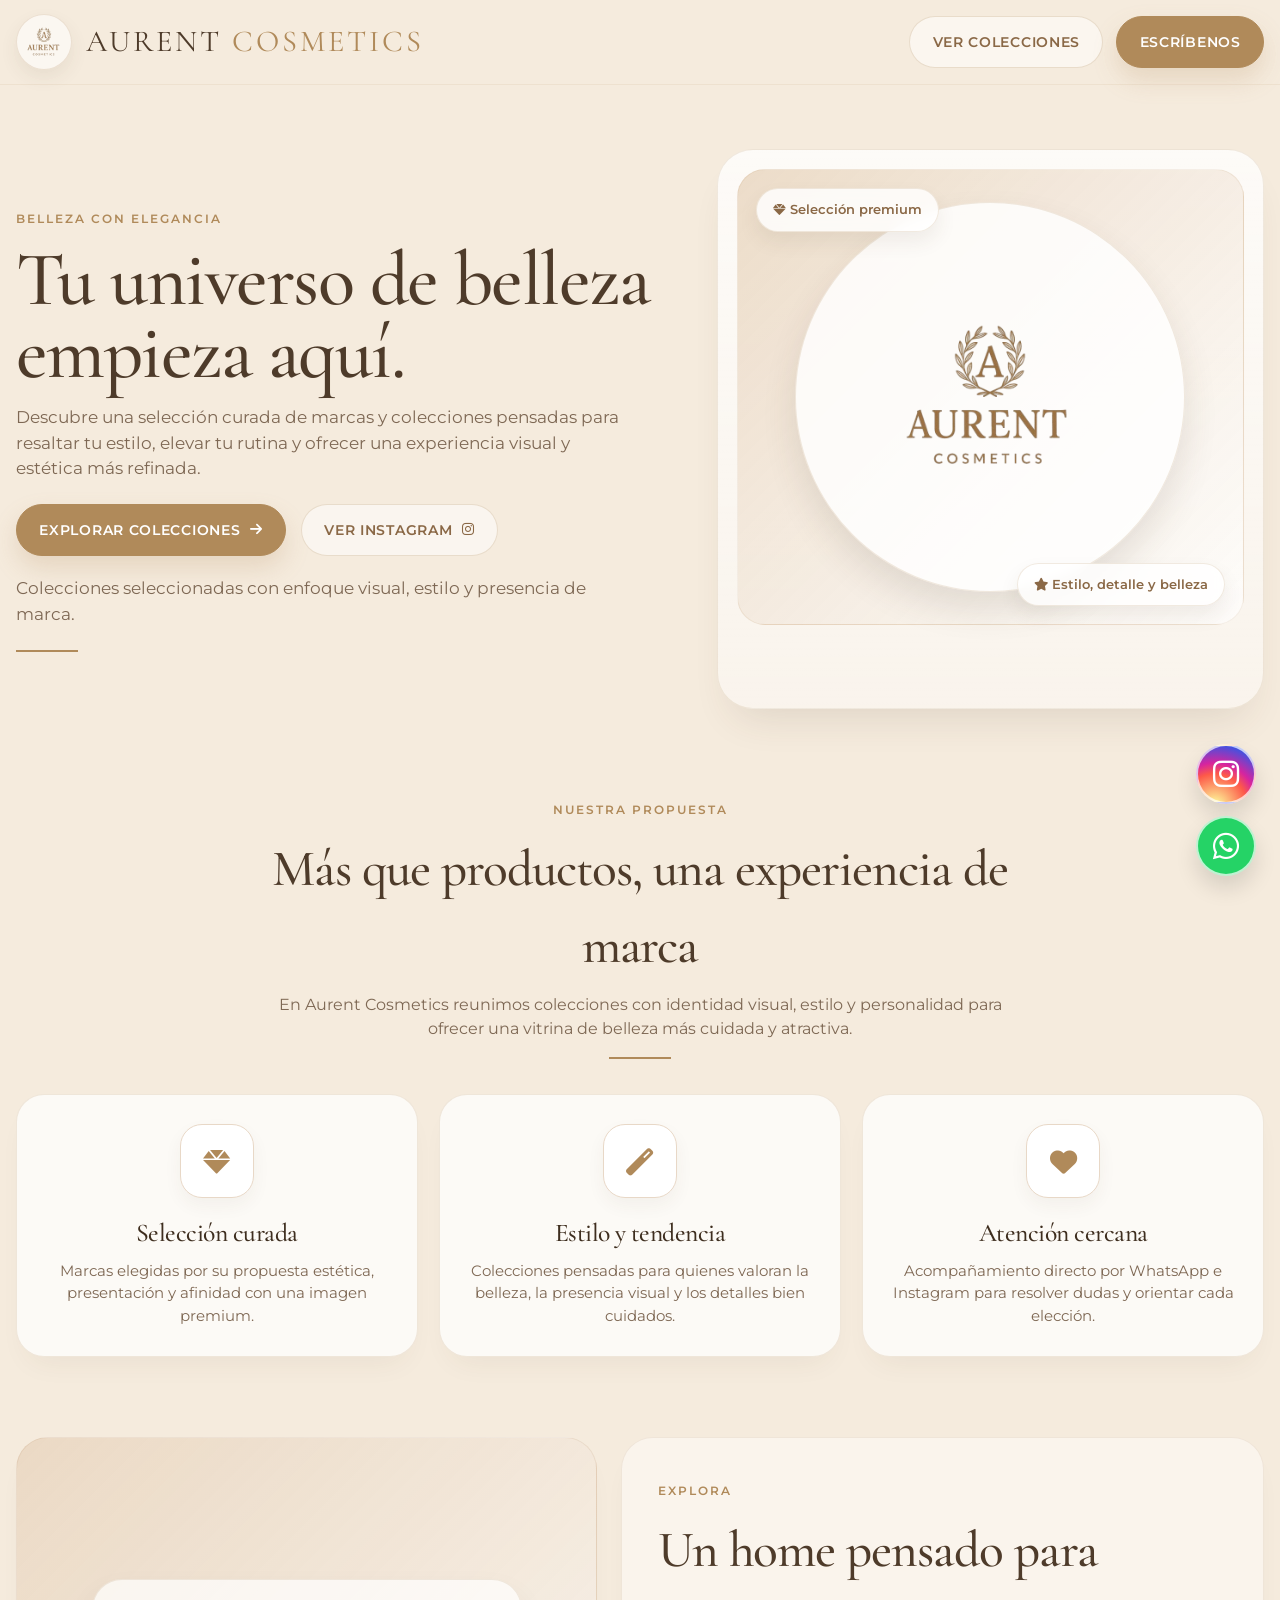
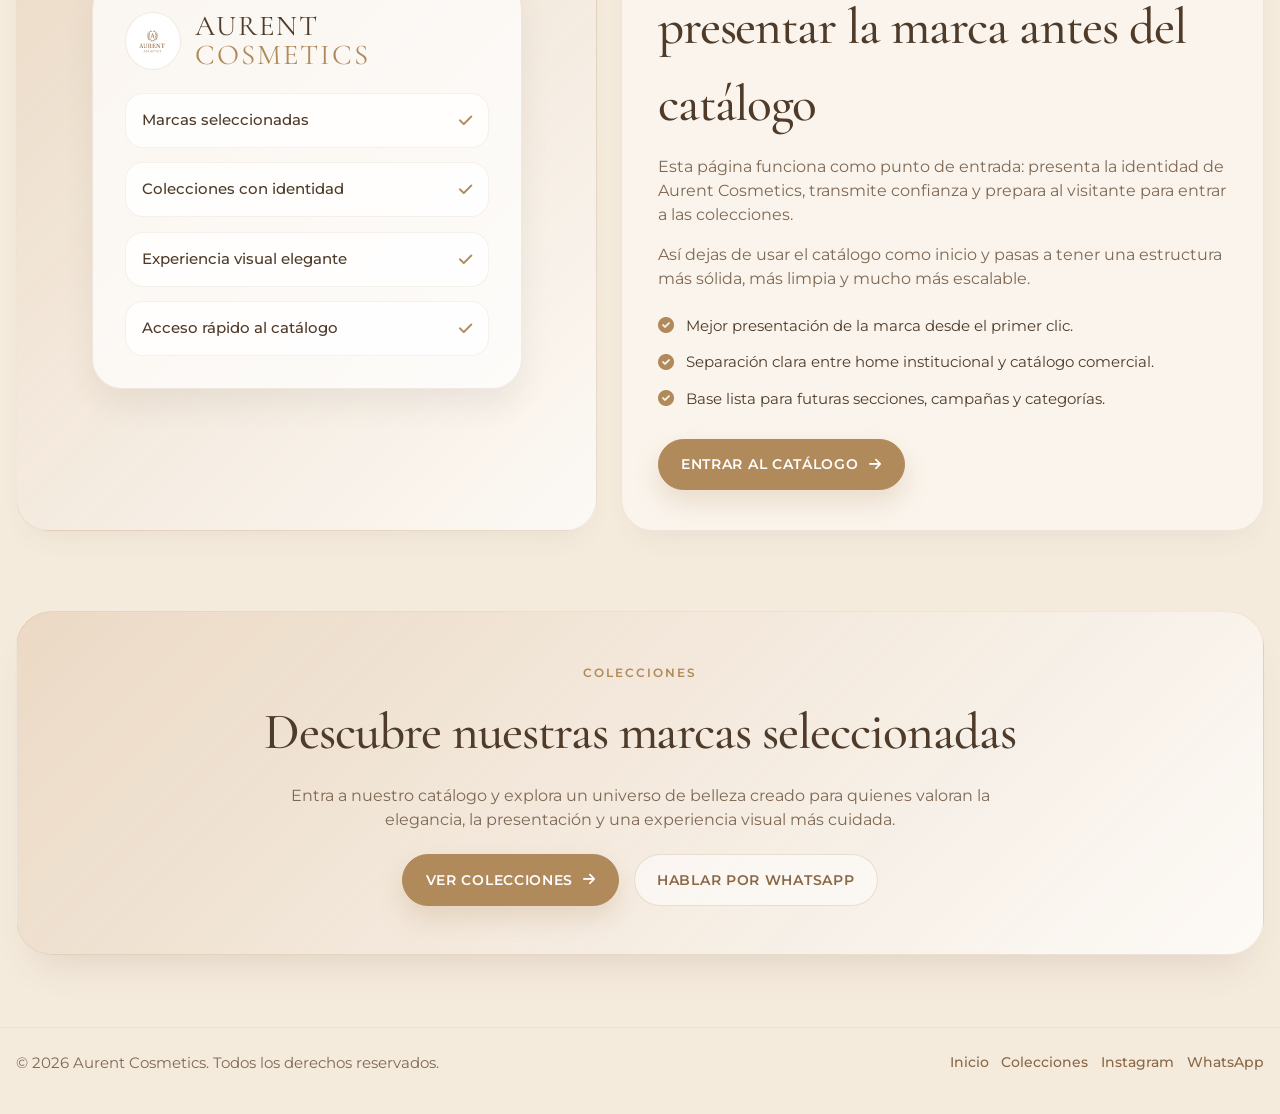
==== commit 14cba3f8: "Replace sparkles icon with magic icon" ====
--- a/index.html
+++ b/index.html
@@ -842,7 +842,7 @@
 
           <div class="feature-card">
             <div class="feature-icon">
-              <i class="fas fa-sparkles"></i>
+              <i class="fas fa-magic"></i>
             </div>
             <h3>Estilo y tendencia</h3>
             <p>Colecciones pensadas para quienes valoran la belleza, la presencia visual y los detalles bien cuidados.</p>
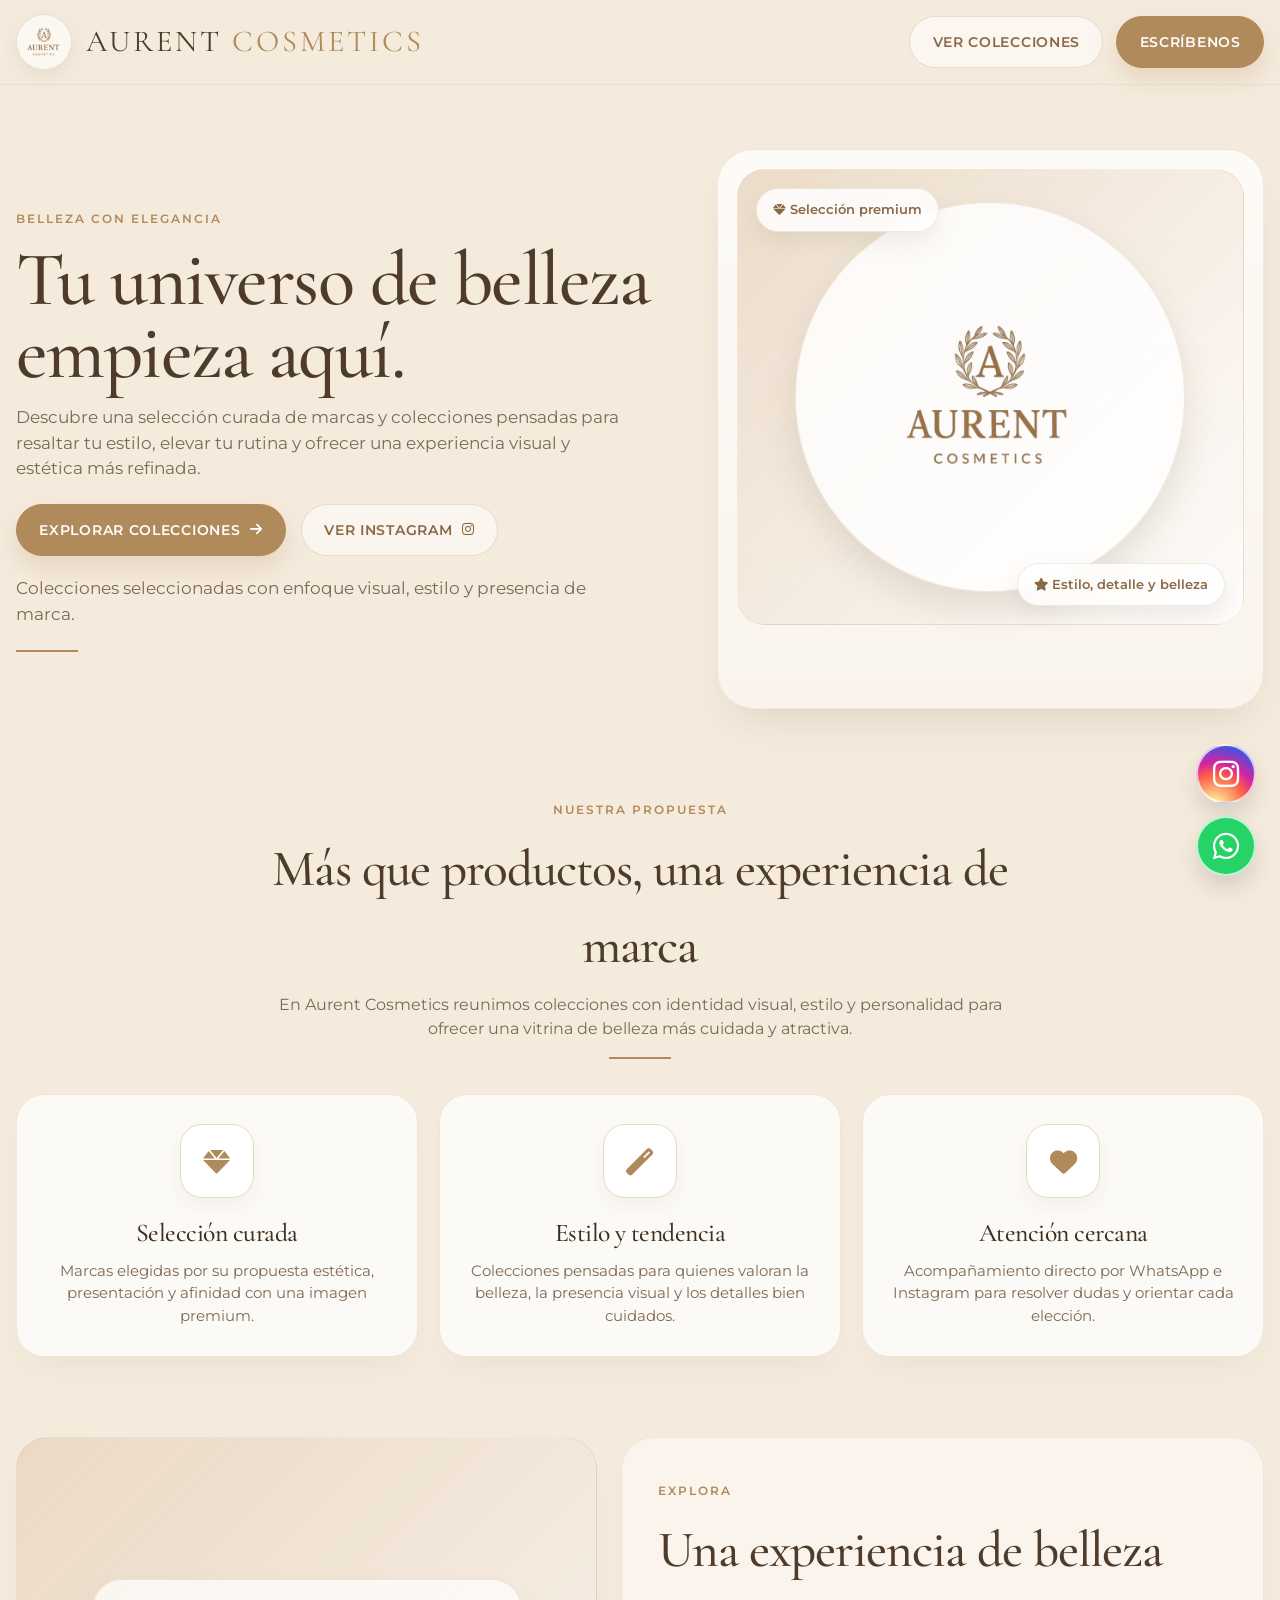
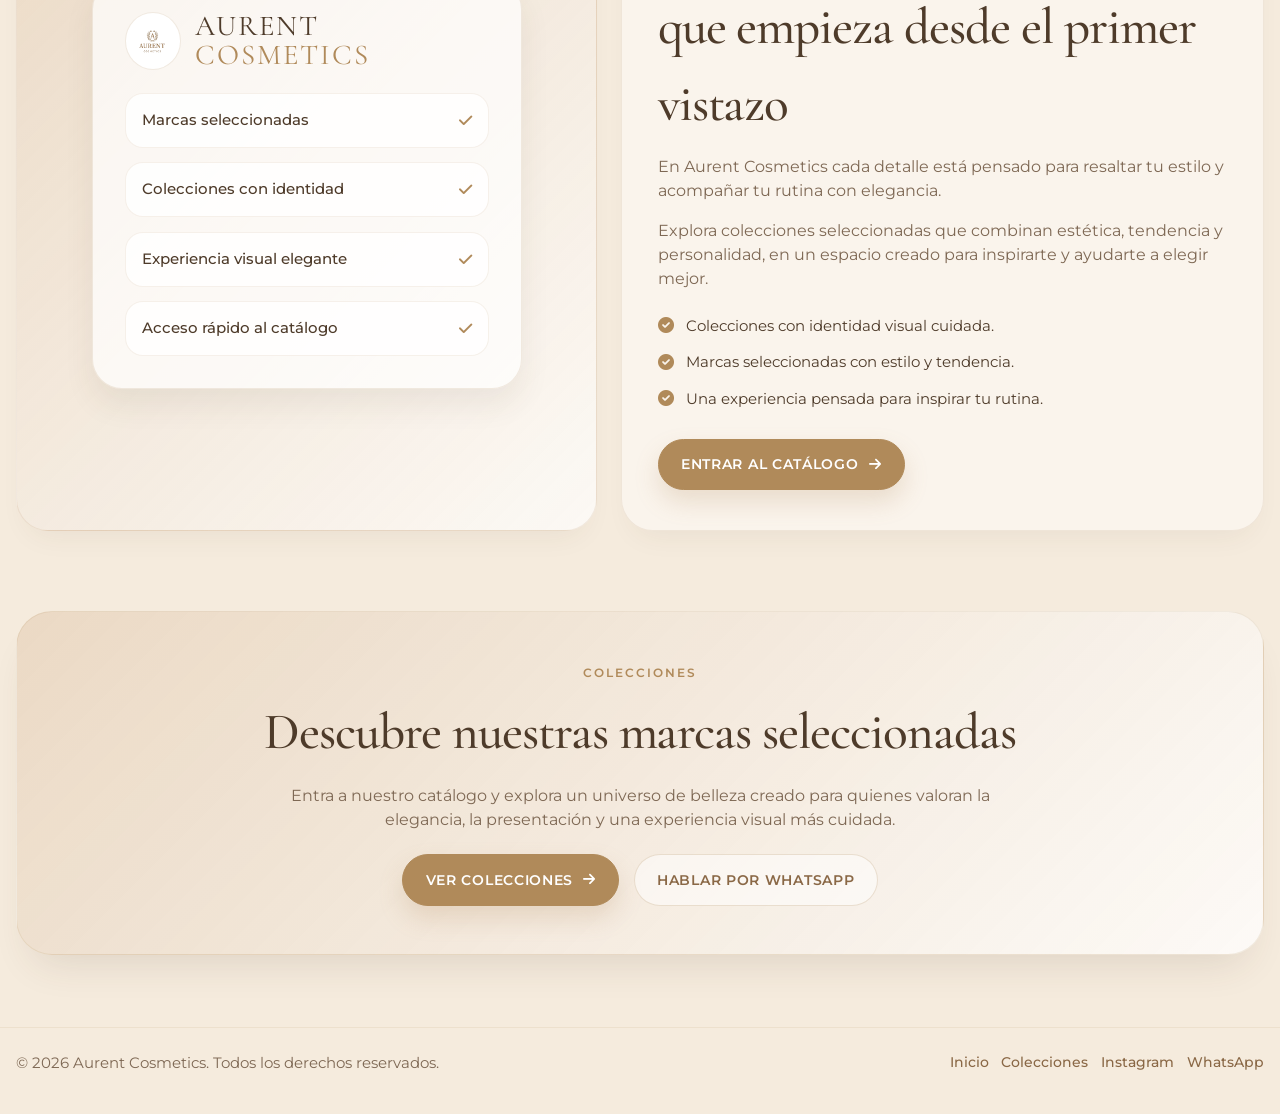
==== commit 6ec58bbe: "Revise homepage text for improved clarity and appeal Updated the homepage content to enhance the bra" ====
--- a/index.html
+++ b/index.html
@@ -893,18 +893,18 @@
 
         <div class="split-copy">
           <span class="section-label">Explora</span>
-          <h2>Un home pensado para presentar la marca antes del catálogo</h2>
+          <h2>Una experiencia de belleza que empieza desde el primer vistazo</h2>
           <p>
-            Esta página funciona como punto de entrada: presenta la identidad de Aurent Cosmetics, transmite confianza y prepara al visitante para entrar a las colecciones.
+            En Aurent Cosmetics cada detalle está pensado para resaltar tu estilo y acompañar tu rutina con elegancia.
           </p>
           <p>
-            Así dejas de usar el catálogo como inicio y pasas a tener una estructura más sólida, más limpia y mucho más escalable.
+            Explora colecciones seleccionadas que combinan estética, tendencia y personalidad, en un espacio creado para inspirarte y ayudarte a elegir mejor.
           </p>
 
           <ul class="benefits-list">
-            <li><i class="fas fa-circle-check"></i><span>Mejor presentación de la marca desde el primer clic.</span></li>
-            <li><i class="fas fa-circle-check"></i><span>Separación clara entre home institucional y catálogo comercial.</span></li>
-            <li><i class="fas fa-circle-check"></i><span>Base lista para futuras secciones, campañas y categorías.</span></li>
+            <li><i class="fas fa-circle-check"></i><span>Colecciones con identidad visual cuidada.</span></li>
+            <li><i class="fas fa-circle-check"></i><span>Marcas seleccionadas con estilo y tendencia.</span></li>
+            <li><i class="fas fa-circle-check"></i><span>Una experiencia pensada para inspirar tu rutina.</span></li>
           </ul>
 
           <a href="/collections/" class="btn btn-primary">
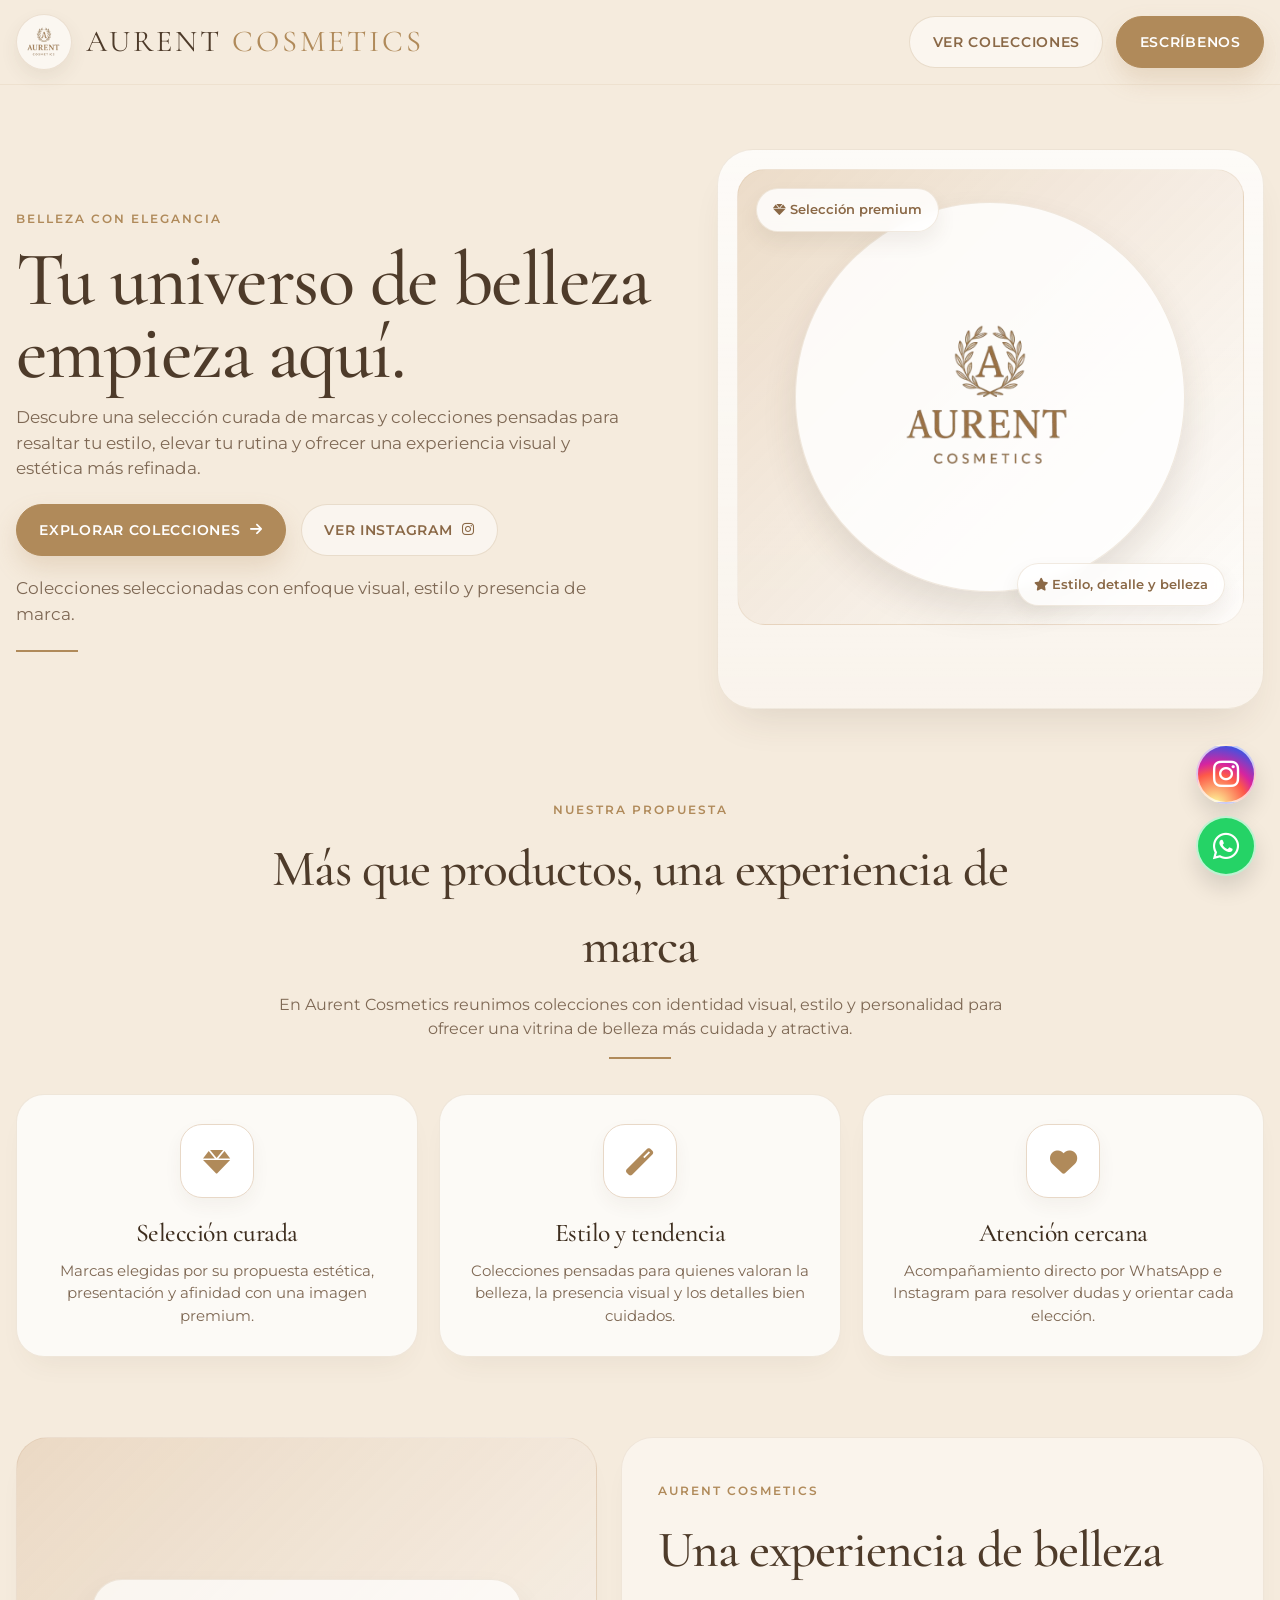
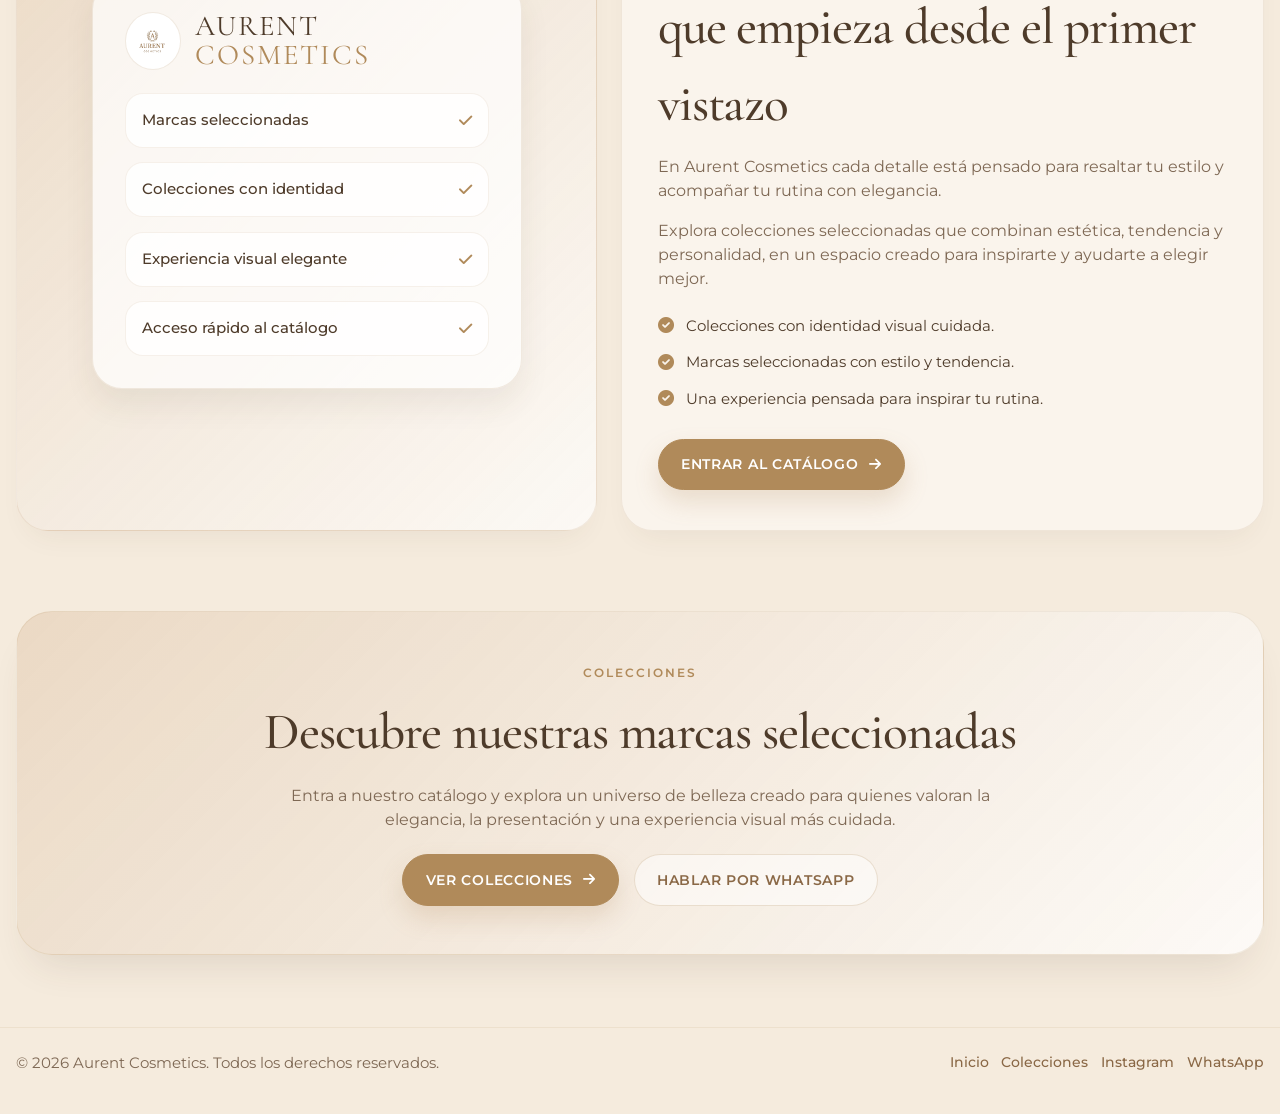
==== commit 0b93d982: "Update section label from 'Explora' to 'Aurent Cosmetics'" ====
--- a/index.html
+++ b/index.html
@@ -892,7 +892,7 @@
         </div>
 
         <div class="split-copy">
-          <span class="section-label">Explora</span>
+          <span class="section-label">Aurent Cosmetics</span>
           <h2>Una experiencia de belleza que empieza desde el primer vistazo</h2>
           <p>
             En Aurent Cosmetics cada detalle está pensado para resaltar tu estilo y acompañar tu rutina con elegancia.
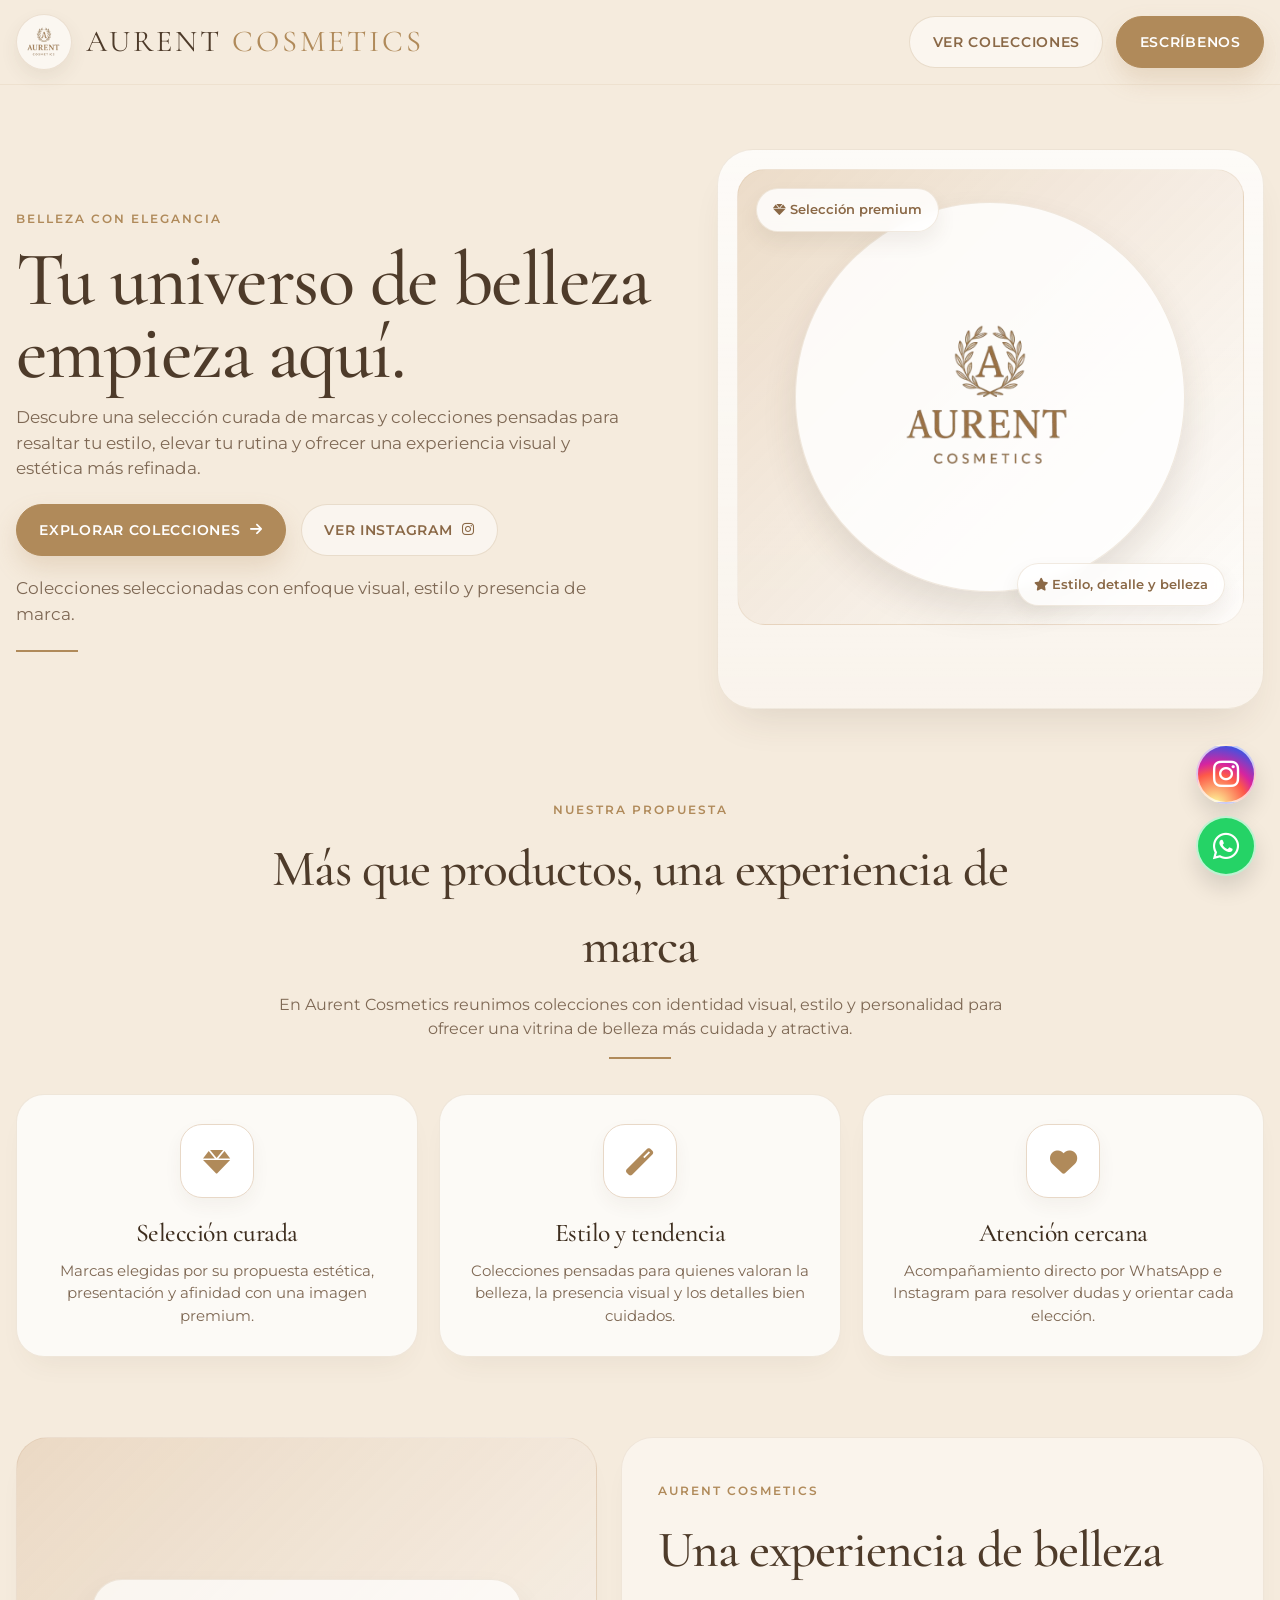
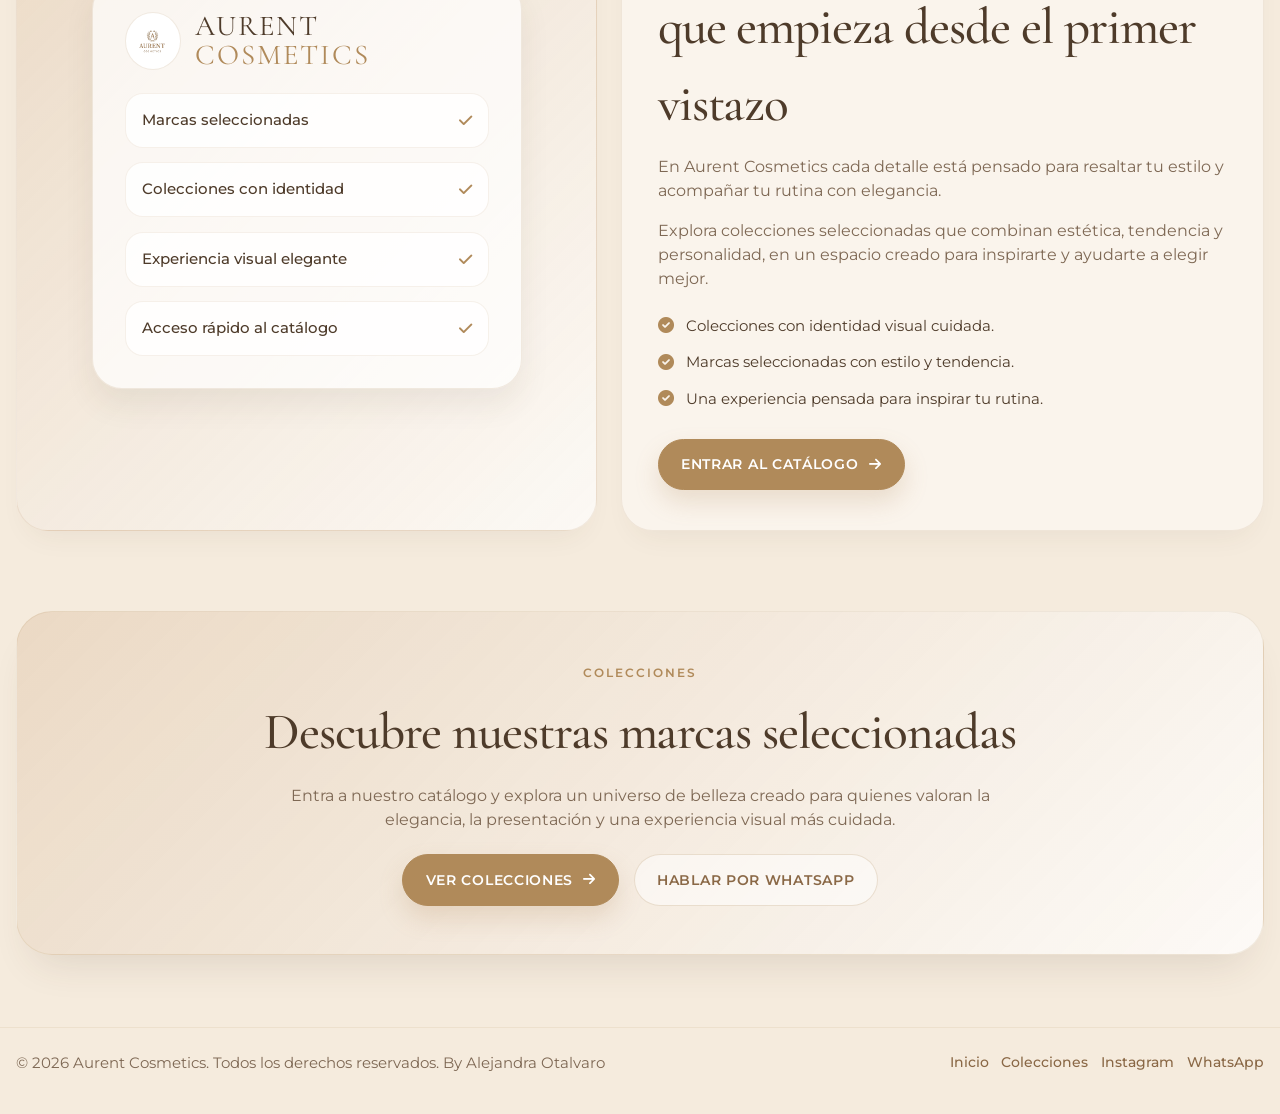
==== commit 61d314c1: "Update footer with credit to Alejandra Otalvaro" ====
--- a/index.html
+++ b/index.html
@@ -938,7 +938,7 @@
 
   <footer class="site-footer">
     <div class="container footer-inner">
-      <div class="footer-brand">© 2026 Aurent Cosmetics. Todos los derechos reservados.</div>
+      <div class="footer-brand">© 2026 Aurent Cosmetics. Todos los derechos reservados. By Alejandra Otalvaro</div>
 
       <div class="footer-links">
         <a href="/">Inicio</a>
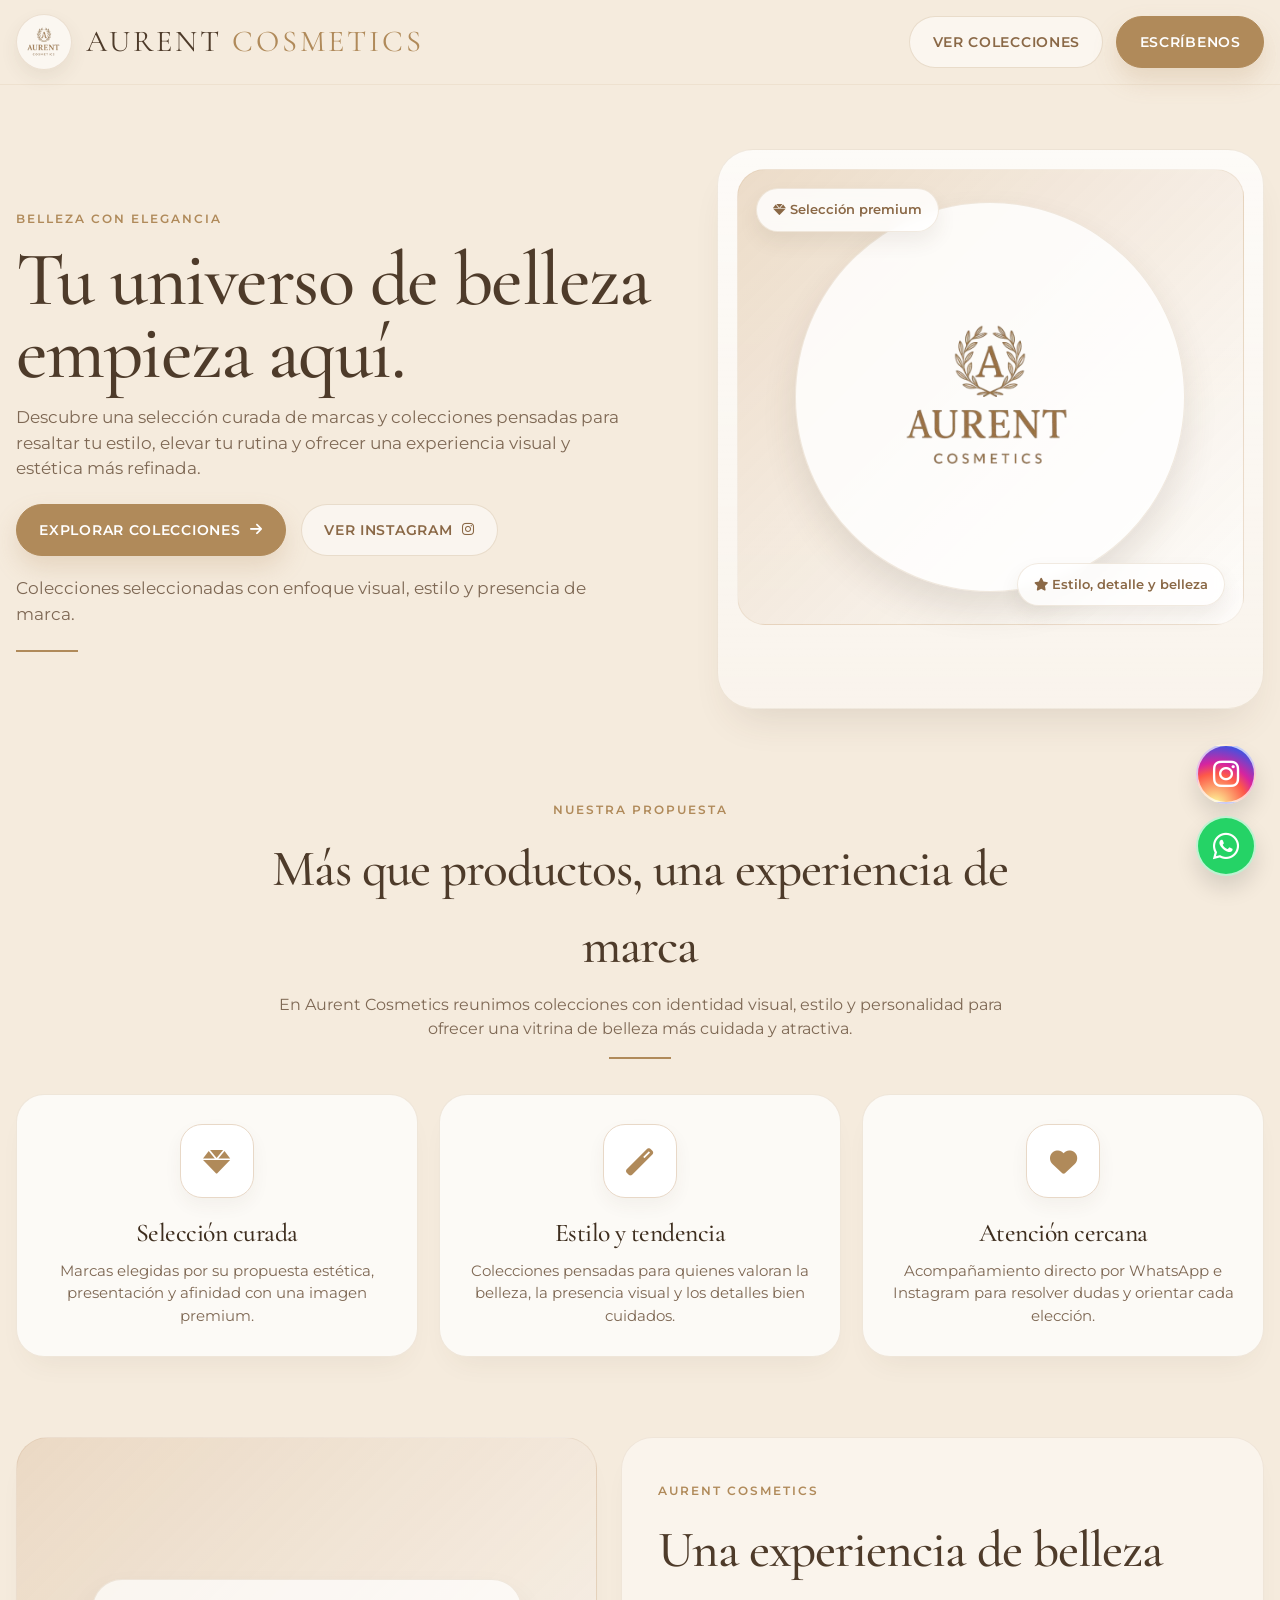
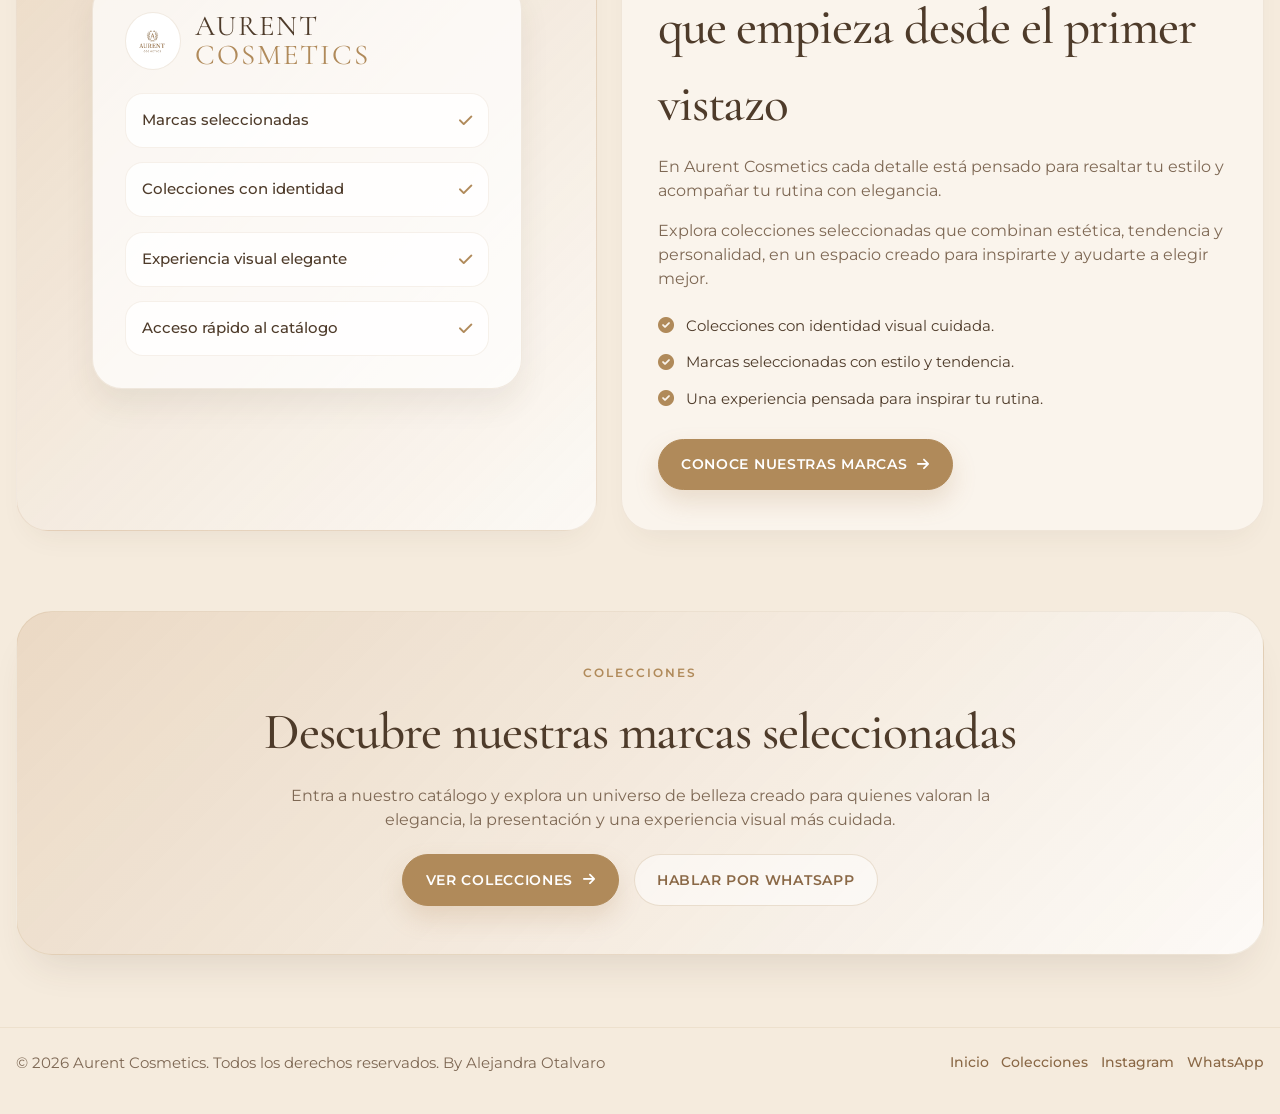
==== commit 5af08e9c: "Update button text from 'Entrar al catálogo' to 'Conoce nuestras marcas'" ====
--- a/index.html
+++ b/index.html
@@ -908,7 +908,7 @@
           </ul>
 
           <a href="/collections/" class="btn btn-primary">
-            Entrar al catálogo <i class="fas fa-arrow-right"></i>
+            Conoce nuestras marcas <i class="fas fa-arrow-right"></i>
           </a>
         </div>
       </div>
